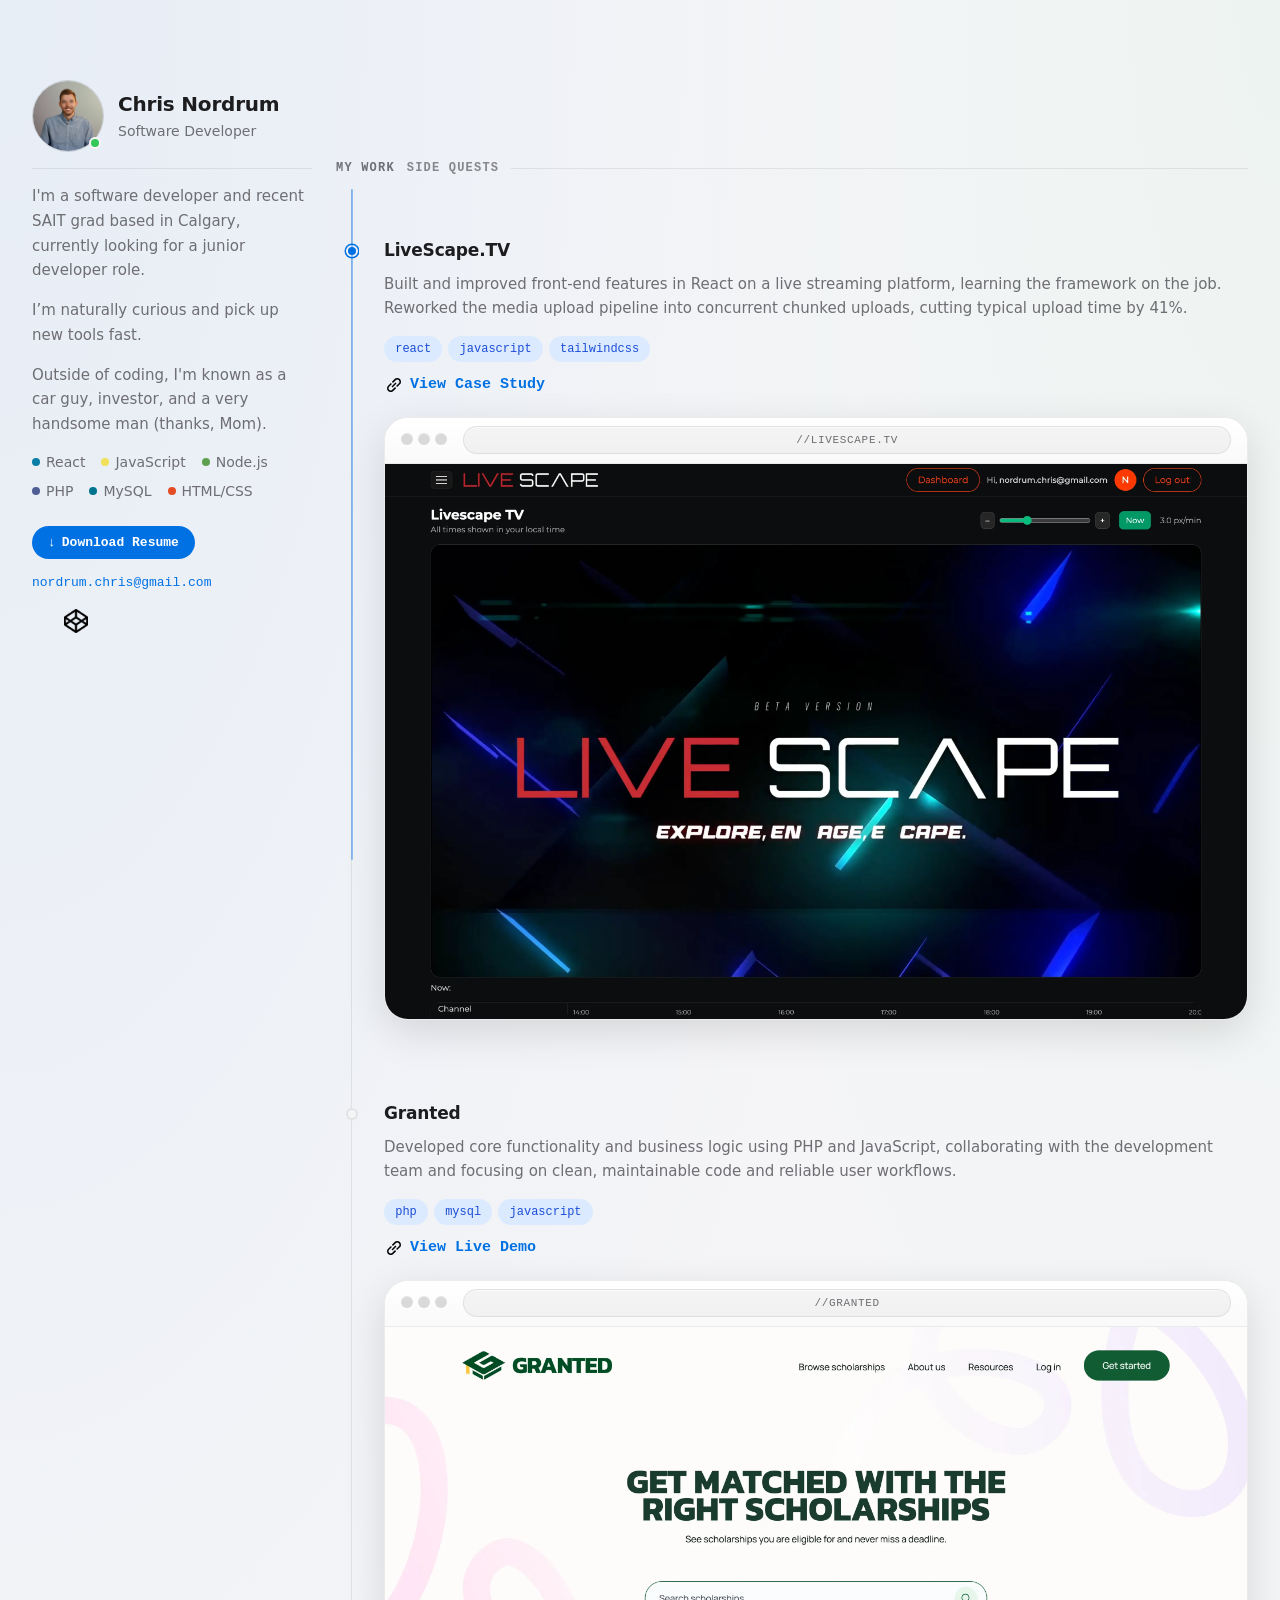
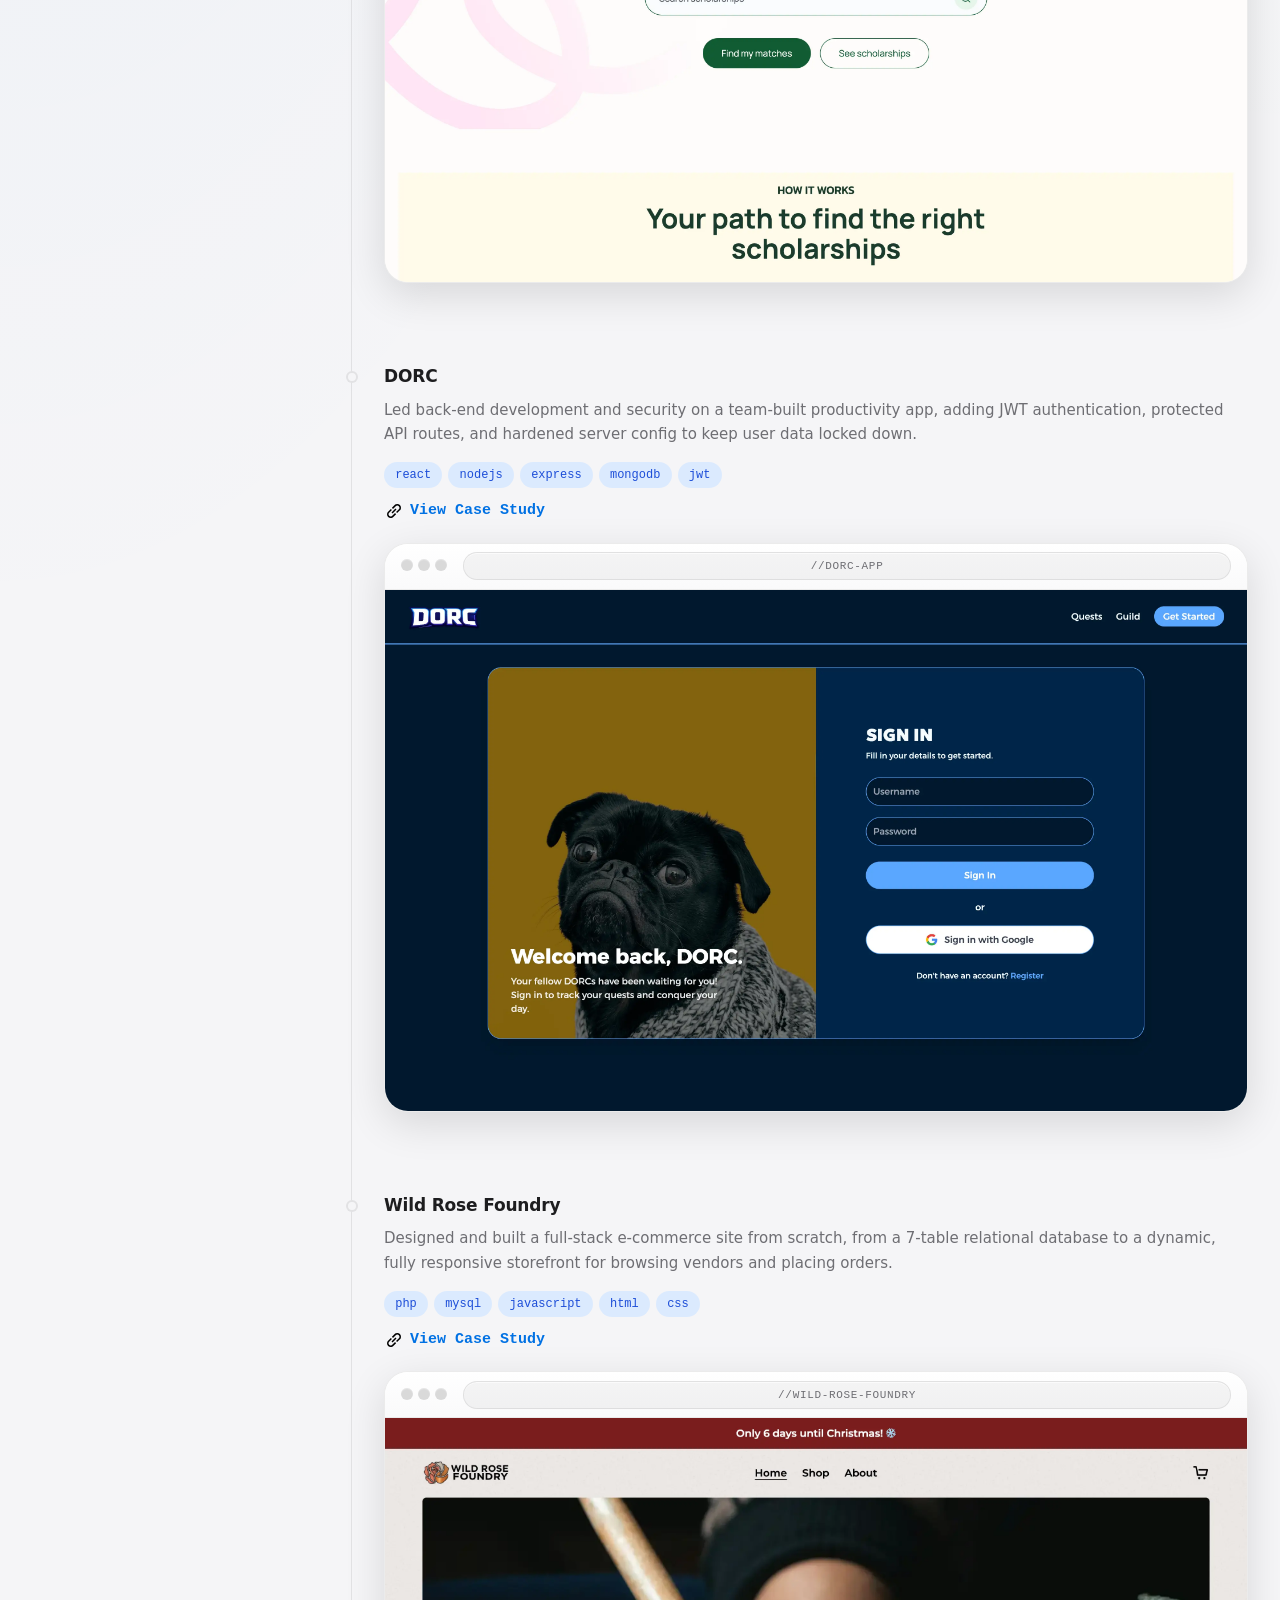
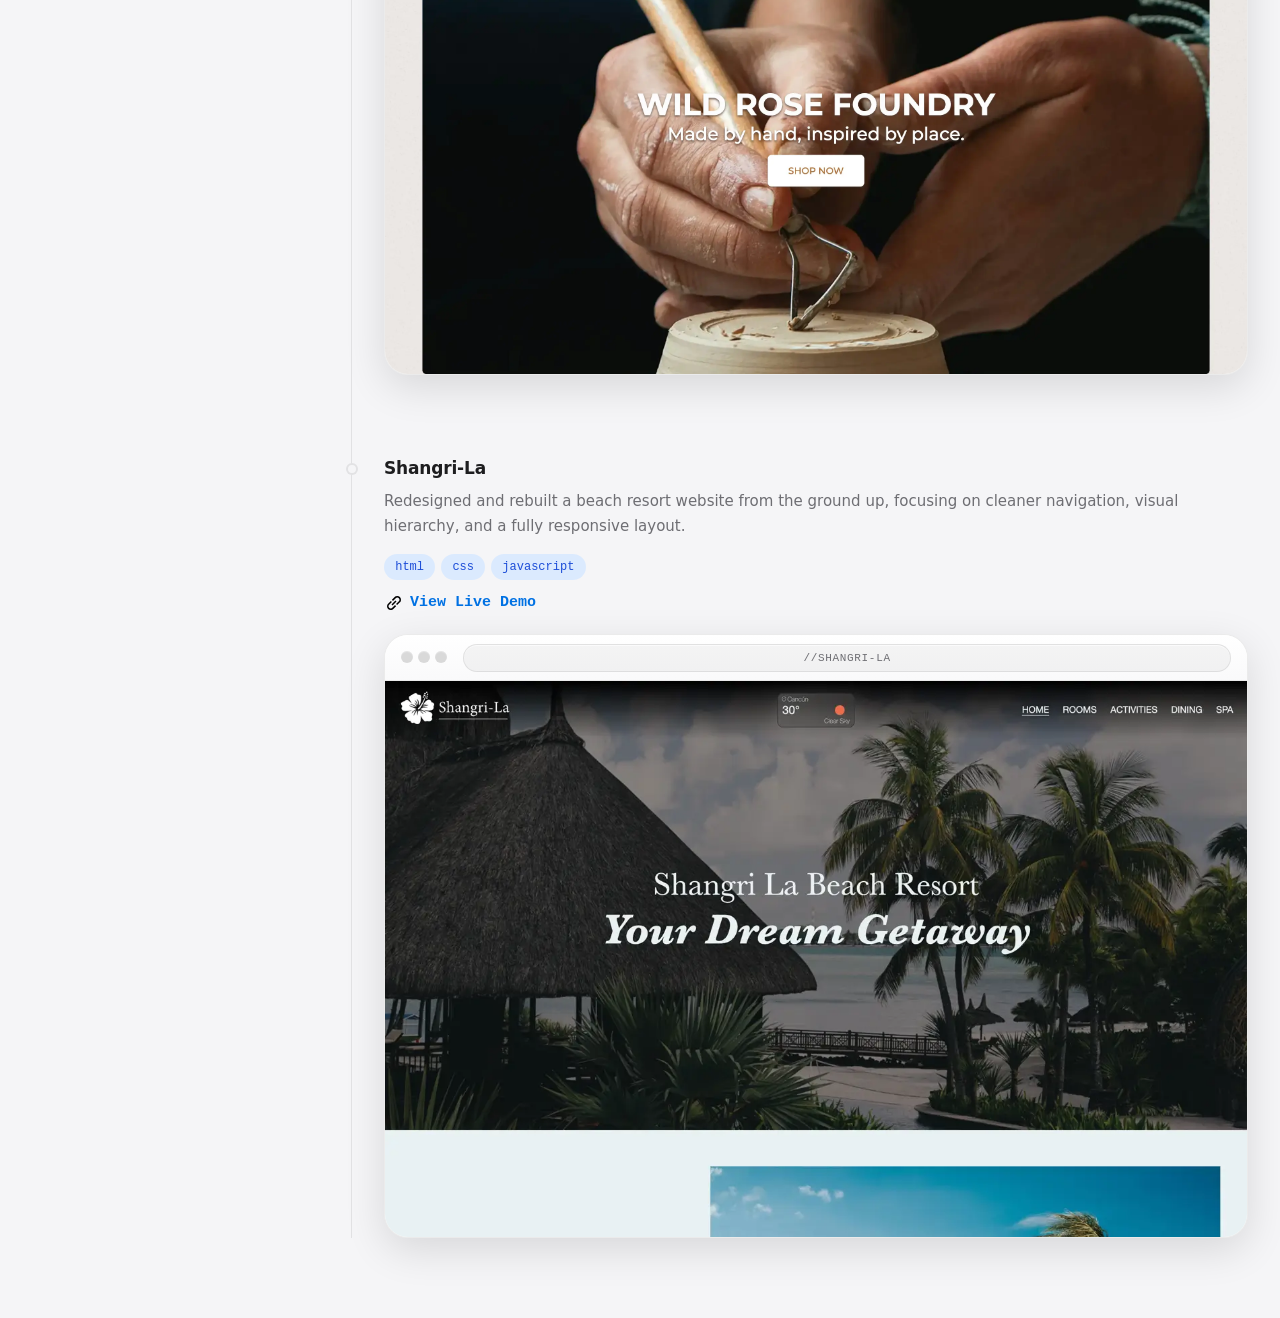
==== index.html @ f0f0a27d "fix(a11y): label slider, dedupe card links, fix heading order" ====
<!DOCTYPE html>
<html lang="en">
<head>
    <meta charset="UTF-8">
    <meta name="viewport" content="width=device-width, initial-scale=1.0">
    <title>Chris Nordrum | Software Developer</title>

    <meta name="description" content="Chris Nordrum — Software developer and SAIT grad in Calgary, building with React, JavaScript, PHP and MySQL. Looking for a junior developer role.">
    <link rel="canonical" href="https://chrisnordrum.com/">

    <meta property="og:type" content="website">
    <meta property="og:title" content="Chris Nordrum | Software Developer">
    <meta property="og:description" content="Chris Nordrum — Software developer and SAIT grad in Calgary, building with React, JavaScript, PHP and MySQL. Looking for a junior developer role.">
    <meta property="og:url" content="https://chrisnordrum.com/">
    <meta property="og:image" content="https://chrisnordrum.com/images/og-image.png">

    <meta name="twitter:card" content="summary_large_image">
    <meta name="twitter:image" content="https://chrisnordrum.com/images/og-image.png">

    <script type="application/ld+json">
    {
        "@context": "https://schema.org",
        "@type": "Person",
        "name": "Chris Nordrum",
        "jobTitle": "Software Developer",
        "url": "https://chrisnordrum.com/",
        "image": "https://chrisnordrum.com/images/og-image.png",
        "email": "nordrum.chris@gmail.com",
        "address": {
            "@type": "PostalAddress",
            "addressLocality": "Calgary",
            "addressRegion": "AB",
            "addressCountry": "CA"
        },
        "alumniOf": {
            "@type": "CollegeOrUniversity",
            "name": "SAIT (Southern Alberta Institute of Technology)"
        },
        "knowsAbout": ["React", "JavaScript", "Node.js", "PHP", "MySQL", "Web Development"],
        "sameAs": [
            "https://github.com/chrisnordrum",
            "https://www.linkedin.com/in/chris-nordrum/",
            "https://codepen.io/chrisnordrum"
        ]
    }
    </script>

    <link rel="icon" href="images/favicon.ico" type="image/x-icon">
    <link rel="preload" href="fonts/InterVariable.woff2" as="font" type="font/woff2" crossorigin>
    <link rel="preload" href="fonts/GeistMonoVariable.woff2" as="font" type="font/woff2" crossorigin>
    <link rel="stylesheet" href="styles.css">
</head>

<body>
    <header>
        <div class="brand">
            <div class="avatar">
                <img src="images/chris-nordrum-profile.webp" alt="Chris Nordrum smiling in a light blue button-up shirt" width="600" height="600">
            </div>
            <div>
                <h1>Chris Nordrum</h1>
                <span>Software Developer</span>
            </div>
        </div>

        <p>I'm a software developer and recent SAIT grad based in Calgary, currently looking for a junior developer role.</p>
        <p>I’m naturally curious and pick up new tools fast.</p>
        <p>Outside of coding, I'm known as a car guy, investor, and a very handsome man (thanks, Mom).</p>

        <ul class="languages skills">
            <li class="react">React</li>
            <li class="javascript">JavaScript</li>
            <li class="node">Node.js</li>
            <li class="php">PHP</li>
            <li class="mysql">MySQL</li>
            <li class="html">HTML/CSS</li>
        </ul>

        <ul class="contact-links">
            <li><a href="chris-nordrum-resume.pdf" class="resume-link" download>Download Resume</a></li>
            <li><a href="mailto:nordrum.chris@gmail.com" class="link">nordrum.chris@gmail.com</a></li>
        </ul>

        <ul class="socials">
            <li>
                <a href="https://github.com/chrisnordrum" target="_blank" rel="noopener noreferrer" aria-label="GitHub profile">
                    <img src="images/icons/GitHub_Invertocat_Black.png" alt="" class="github">
                </a>
            </li>
            <li>
                <a href="https://www.linkedin.com/in/chris-nordrum/" target="_blank" rel="noopener noreferrer" aria-label="LinkedIn profile">
                    <img src="images/icons/InBug-Black.png" alt="" class="linkedin">
                </a>
            </li>
            <li>
                <a href="https://codepen.io/chrisnordrum" target="_blank" rel="noopener noreferrer" aria-label="Codepen profile">
                    <img src="images/icons/codepen-logo-black.png" alt="" class="codepen">
                </a>
            </li>
            <li>
                <a href="https://www.instagram.com/chrishnordrum" target="_blank" rel="noopener noreferrer" aria-label="Instagram profile">
                    <img src="images/icons/Instagram_Glyph_Black.png" alt="" class="instagram">
                </a>
            </li>
        </ul>
    </header>
    <main>
        <div class="tabs">
            <button data-timeline="work" class="active">My Work</button>
            <button data-timeline="quests">Side Quests</button>
        </div>

        <div class="timeline timeline-work">
            <h2 class="visually-hidden">My Work</h2>
            <section>
                <h3>LiveScape.TV</h3>
                <p>Built and improved front-end features in React on a live streaming platform, learning the framework on the job. Reworked the media upload pipeline into concurrent chunked uploads, cutting typical upload time by 41%.</p>

                <ul class="topics">
                    <li>react</li>
                    <li>javascript</li>
                    <li>tailwindcss</li>
                </ul>

                <a href="livescape.html" class="link project-link">View Case Study</a>
                <a href="livescape.html" class="browser-window" tabindex="-1" aria-hidden="true">
                    <div class="title-bar">
                        <div class="browser-dots">
                            <span></span>
                            <span></span>
                            <span></span>
                        </div>
                        <span class="url">//livescape.tv</span>
                    </div>
                    <picture>
                        <source srcset="images/my-work/livescape-mobile.webp" media="(max-width: 720px)" width="780" height="1688">
                        <img src="images/my-work/livescape-screenshot.webp" alt="LiveScape screenshot" width="3024" height="1949" loading="lazy">
                    </picture>
                </a>
            </section>

            <section>
                <h3>Granted</h3>
                <p>Developed core functionality and business logic using PHP and JavaScript, collaborating with the development team and focusing on clean, maintainable code and reliable user workflows.</p>

                <ul class="topics">
                    <li>php</li>
                    <li>mysql</li>
                    <li>javascript</li>
                </ul>

                <a href="./demos/granted/" target="_blank" rel="noopener noreferrer" class="link project-link">View Live Demo</a>
                <a href="./demos/granted/" target="_blank" rel="noopener noreferrer" class="browser-window" tabindex="-1" aria-hidden="true">
                    <div class="title-bar">
                        <div class="browser-dots">
                            <span></span>
                            <span></span>
                            <span></span>
                        </div>
                        <span class="url">//granted</span>
                    </div>
                    <picture>
                        <source srcset="images/my-work/granted-mobile.webp" media="(max-width: 720px)" width="780" height="1688">
                        <img src="images/my-work/granted-screenshot.webp" alt="Granted screenshot" width="3022" height="1948" loading="lazy">
                    </picture>
                </a>
            </section>

            <section>
                <h3>DORC</h3>
                <p>Led back-end development and security on a team-built productivity app, adding JWT authentication, protected API routes, and hardened server config to keep user data locked down.</p>

                <ul class="topics">
                    <li>react</li>
                    <li>nodejs</li>
                    <li>express</li>
                    <li>mongodb</li>
                    <li>jwt</li>
                </ul>

                <a href="dorc.html" class="link project-link">View Case Study</a>
                <a href="dorc.html" class="browser-window" tabindex="-1" aria-hidden="true">
                    <div class="title-bar">
                        <div class="browser-dots">
                            <span></span>
                            <span></span>
                            <span></span>
                        </div>
                        <span class="url">//dorc-app</span>
                    </div>
                    <picture>
                        <source srcset="images/my-work/dorc-mobile.webp" media="(max-width: 720px)" width="646" height="1559">
                        <img src="images/my-work/dorc-screenshot.webp" alt="DORC screenshot" width="3024" height="1828" loading="lazy">
                    </picture>
                </a>
            </section>

            <section>
                <h3>Wild Rose Foundry</h3>
                <p>Designed and built a full-stack e-commerce site from scratch, from a 7-table relational database to a dynamic, fully responsive storefront for browsing vendors and placing orders.</p>

                <ul class="topics">
                    <li>php</li>
                    <li>mysql</li>
                    <li>javascript</li>
                    <li>html</li>
                    <li>css</li>
                </ul>

                <a href="wildrose.html" class="link project-link">View Case Study</a>
                <a href="wildrose.html" class="browser-window" tabindex="-1" aria-hidden="true">
                    <div class="title-bar">
                        <div class="browser-dots">
                            <span></span>
                            <span></span>
                            <span></span>
                        </div>
                        <span class="url">//wild-rose-foundry</span>
                    </div>
                    <picture>
                        <source srcset="images/my-work/wildrose-foundry-mobile.webp" media="(max-width: 720px)" width="780" height="1688">
                        <img src="images/my-work/wildrose-foundry-screenshot.webp" alt="Wild Rose Foundry screenshot" width="2696" height="1738" loading="lazy">
                    </picture>
                </a>
            </section>

            <section>
                <h3>Shangri-La</h3>
                <p>Redesigned and rebuilt a beach resort website from the ground up, focusing on cleaner navigation, visual hierarchy, and a fully responsive layout.</p>

                <ul class="topics">
                    <li>html</li>
                    <li>css</li>
                    <li>javascript</li>
                </ul>

                <a href="https://chrisnordrum.github.io/shangri-la/" target="_blank" rel="noopener noreferrer" class="link project-link">View Live Demo</a>
                <a href="https://chrisnordrum.github.io/shangri-la/" target="_blank" rel="noopener noreferrer" class="browser-window" tabindex="-1" aria-hidden="true">
                    <div class="title-bar">
                        <div class="browser-dots">
                            <span></span>
                            <span></span>
                            <span></span>
                        </div>
                        <span class="url">//shangri-la</span>
                    </div>
                    <picture>
                        <source srcset="images/my-work/shangri-la-mobile.webp" media="(max-width: 720px)" width="640" height="1385">
                        <img src="images/my-work/shangri-la-screenshot.webp" alt="Shangri La screenshot" width="1280" height="825" loading="lazy">
                    </picture>
                </a>
            </section>
        </div>

        <div class="timeline timeline-quests" hidden>
            <h2 class="visually-hidden">Side Quests</h2>
            <section>
                <h3>Top Gear Tire Shine</h3>
                <p><p>A design side project: I made the product label for Top Gear Car Wash's 10th-anniversary tire shine, which they printed on 500 bottles and gave away.</p></p>
                <a href="https://www.linkedin.com/posts/chris-nordrum_just-wrapped-up-a-clean-label-for-top-gear-ugcPost-7360166339879079936-YtYw?utm_source=social_share_send&utm_medium=member_desktop_web&rcm=ACoAAElnWsUBQQCqXVE8T3gcu7fynhjiOlGAr_Q" target="_blank" rel="noopener noreferrer" class="social-post">
                    <div class="post-header">
                        <div class="post-avatar"></div>
                        <div class="post-meta">
                            <span class="post-author">Chris Nordrum</span>
                            <time datetime="2025-08-09" class="post-date">August 9, 2025</time>
                        </div>
                    </div>
                    <p>Just wrapped up a clean label for Top Gear Car Wash’s 10th anniversary. 500 bottles printed and given away for free to celebrate a decade of keeping rides shining.</p>
                    <p>Nothing like seeing your work in the real world</p>
                    <div class="post-grid grid-2">
                        <img src="images/side-quests/tire-shine-1.jpeg" alt="Tire Shine bottle from Top Gear Car Wash. Label designed by Chris Nordrum." loading="lazy">
                        <img src="images/side-quests/tire-shine-2.jpeg" alt="Tire Shine bottle from Top Gear Car Wash. Label designed by Chris Nordrum." loading="lazy">
                    </div>
                </a>
            </section>

            <section>
                <h3>Krown Edge</h3>
                <p>Krown Edge was an online store my buddy and I started, selling mechanical watches and knives. I designed and built the storefront, which is what got me into web development in the first place.</p>
                <a href="https://www.facebook.com/share/p/19SuGb6HGm/" target="_blank" rel="noopener noreferrer" class="social-post">
                    <div class="post-header">
                        <div class="post-avatar"></div>
                        <div class="post-meta">
                            <span class="post-author">Krown Edge</span>
                            <time datetime="2023-03-12" class="post-date">March 12, 2023</time>
                        </div>
                    </div>
                    <p>Welcome to Krown Edge! We hope to serve you with the most curated collection of Watches & Knives. Come & join us on our adventure of finding some of the most unique EDC tools!</p>
                    <p>⌚️ Red Star ST5 - $279.00!</p>
                    <p>🗡️ CIVIVI Altus - $135.00!</p>
                    <img src="images/side-quests/krown-edge.jpg" alt="Krown Edge online store" loading="lazy">
                </a>
            </section>

            <section>
                <h3>1997 Mazda Miata</h3>
                <p>My 1997 Mazda Miata, and my first real "build." I turbocharged it myself long before I wrote any code.</p>
                <a href="https://www.facebook.com/share/p/1FeSmppwZc/" target="_blank" rel="noopener noreferrer" class="social-post">
                    <div class="post-header">
                        <div class="post-avatar"></div>
                        <div class="post-meta">
                            <span class="post-author">Chris Nordrum</span>
                            <time datetime="2017-07-26" class="post-date">July 26, 2017</time>
                        </div>
                    </div>
                    <p>Officially turbo</p>
                    <div class="post-grid grid-3">
                        <img src="images/side-quests/miata-1.jpg" alt="Turbocharged 1997 Mazda Miata Speedster" class="span-3" loading="lazy">
                        <img src="images/side-quests/miata-2.jpg" alt="Turbocharged 1997 Mazda Miata Speedster" class="ratio-square" loading="lazy">
                        <img src="images/side-quests/miata-3.jpg" alt="Turbocharged 1997 Mazda Miata Speedster" class="ratio-square" loading="lazy">
                        <img src="images/side-quests/miata-4.jpg" alt="Turbocharged 1997 Mazda Miata Speedster" class="ratio-square" loading="lazy">
                    </div>
                </a>
            </section>
        </div>
    </main>
    <script src="script.js"></script>
</body>
</html>
---- styles.css ----
@font-face {
    font-family: "Inter";
    font-weight: 100 900;
    font-display: swap;
    src: url(fonts/InterVariable.woff2) format("woff2");
}
@font-face {
    font-family: "Geist Mono";
    font-weight: 100 900;
    font-display: swap;
    src: url(fonts/GeistMonoVariable.woff2) format("woff2");
}

@keyframes fadeIn {
    from {
        opacity: 0;
        transform: translateY(10px);
    }
    to {
        opacity: 1;
        transform: translate(0);
    }
}

:root {
    --bg-color: #f5f5f7;
    --card-color: #fff;
    --primary-text-color: #1d1d1f;
    --secondary-text-color: #6e6e73;
    --muted-text-color: #86868b;
    --accent-color: #0071e3;
    --side-quest-color: #ea580c;
    --border-color: rgba(0, 0, 0, 0.08);
    --dark-border-color: rgba(0, 0, 0, 0.14);
    --badge-web-bg-color: #dbeafe;
    --badge-web-text-color: #1d4ed8;
    --shadow-sm: 0 1px 3px rgba(0, 0, 0, 0.06);
    --shadow-md: 0 4px 20px rgba(0, 0, 0, 0.08);
    --shadow-lg: 0 12px 40px rgba(0, 0, 0, 0.12);

    --border: 1px solid var(--border-color);
    --mono: 'Geist Mono', 'Courier New', Courier, monospace;
}

@media screen and (prefers-color-scheme: dark) {
    :root {
        --bg-color: #0d1117;
        --card-color: #161b22;
        --primary-text-color: #e6edf3;
        --secondary-text-color: #8b949e;
        --muted-text-color: #6e7681;
        --accent-color: #58a6ff;
        --side-quest-color: #fb923c;
        --border-color: rgba(255, 255, 255, 0.08);
        --dark-border-color: rgba(255, 255, 255, 0.15);
        --badge-web-bg-color: #1a3a5c;
        --badge-web-text-color: #79b8ff;
        --shadow-sm: 0 1px 3px rgba(0, 0, 0, 0.3);
        --shadow-md: 0 4px 20px rgba(0, 0, 0, 0.4);
        --shadow-lg: 0 12px 40px rgba(0, 0, 0, 0.5);
    }
}

/* || General Styles */

*, *::before, *::after { box-sizing: border-box; }
html { scroll-behavior: smooth; }

body {
    display: grid;
    animation: fadeIn 0.7s ease;
    margin: 0 auto;
    max-width: fit-content;
    padding: 2rem;
    background-color: var(--bg-color);
    background-image:
        radial-gradient(ellipse 70% 50% at 0% 0%, rgba(0, 113, 227, 0.06), transparent),
        radial-gradient(ellipse 50% 40% at 100% 0%, rgba(52, 199, 89, 0.04), transparent);
    line-height: 1.5;
    font-family: Inter, ui-sans-serif, system-ui, -apple-system, BlinkMacSystemFont, "Segoe UI", sans-serif;
    color: var(--primary-text-color);
}

main { max-width: 100ch; }

img, video {
    display: block;
    max-width: 100%;
    height: auto;
}

p { color: var(--secondary-text-color); }

a {
    text-decoration: none;
    color: inherit;
}

.link {
    font-size: 0.8125rem;
    font-family: var(--mono);
    color: var(--accent-color);
}
.link:hover { text-decoration: underline; }

a:focus-visible {
    outline: 2px solid var(--accent-color);
    outline-offset: 2px;
}

ul { margin-top: 0; }

.visually-hidden {
    position: absolute;
    width: 1px;
    height: 1px;
    margin: -1px;
    padding: 0;
    border: 0;
    clip-path: inset(50%);
    overflow: hidden;
    white-space: nowrap;
}

::selection {
    background: var(--accent-color);
    color: white;
}

/* || Profile Section */

.brand {
    display: flex;
    align-items: center;
    gap: 0.875rem;
    border-bottom: var(--border);
    padding-bottom: 1rem;
}

.avatar {
    position: relative;
    display: inline-block;
}

.avatar img {
    border: 1px solid var(--dark-border-color);
    border-radius: 50%;
    max-width: 4.5rem;
    max-height: 4.5rem;
}

.avatar::after {
    content: "";
    position: absolute;
    bottom: 0.1875rem;
    right: 0.1875rem;
    border: 2px solid var(--bg-color);
    border-radius: 50%;
    width: 0.75rem;
    height: 0.75rem;
    background-color: #34c759;
}

.brand h1 {
    margin: 0;
    font-size: 1.25rem;
    letter-spacing: -0.01em;
}

.brand span {
    font-size: 0.875rem;
    color: var(--secondary-text-color);
}

header > p {
    font-size: 0.9375rem;
    line-height: 1.65;
}

.skills {
    margin-top: 0.75rem;
}

.contact-links {
    display: flex;
    flex-wrap: wrap;
    align-items: center;
    gap: 0.625rem 1rem;
    margin-top: 1rem;
    padding-left: 0;
    list-style: none;
}

.resume-link {
    display: inline-flex;
    align-items: center;
    gap: 0.375rem;
    transition: background-color 0.15s, transform 0.15s;
    border-radius: 999px;
    padding: 0.4375rem 1rem;
    background-color: var(--accent-color);
    font-size: 0.8125rem;
    font-family: var(--mono);
    font-weight: 600;
    color: #fff;
}

.resume-link::before {
    content: "↓";
    font-weight: 400;
}

.resume-link:hover {
    transform: translateY(-1px);
    background-color: color-mix(in srgb, var(--accent-color) 85%, black);
}

.resume-link:active {
    transform: translateY(0);
}

.socials {
    display: flex;
    flex-wrap: wrap;
    align-items: center;
    gap: 1rem;
    margin-top: 0.75rem;
    padding-left: 0;
    list-style: none;
}

.socials img {
    transition: opacity 0.15s;
    max-width: 1.5rem;
}

.socials a:hover img { opacity: 0.65; }

/* || Timeline */

.timeline {
    position: relative;
    margin-top: 1rem;
    margin-left: 0.5rem;
    padding-left: 2rem;
}

.timeline::before {
    content: "";
    position: absolute;
    left: -1px;
    width: 1px;
    height: 100%;
    background-color: var(--border-color);
}

.timeline::after {
    content: "";
    position: absolute;
    top: 0;
    left: -1.5px;
    opacity: 0.4;
    transition: height 0.08s linear;
    border-radius: 999px;
    width: 2px;
    height: clamp(
        0px,
        calc((var(--scroll-progress, 0) * 100%) - 2.5rem),
        100%
    );
    background-color: var(--accent-color);
}

.timeline-quests::after { background-color: var(--side-quest-color);}

.tabs {
    display: flex;
    align-items: center;
    gap: 0.75rem;
    margin-bottom: 0.75rem;
    margin-left: -0.5rem;
}
.tabs::after {
    content: "";
    flex: 1;
    height: 1px;
    background-color: var(--border-color);
}
.tabs button {
    transition: color 0.15s;
    border: none;
    padding: 0;
    background: none;
    cursor: pointer;
    font-size: 0.75rem;
    line-height: 1.5;
    font-family: var(--mono);
    font-weight: 600;
    text-transform: uppercase;
    letter-spacing: 0.1em;
    color: var(--muted-text-color);
}
.tabs button:hover, .tabs button.active { color: var(--secondary-text-color); }

.timeline section {
    position: relative;
}

.timeline section:first-of-type {
    padding-top: 2rem;
    padding-bottom: 4rem;
}
.timeline section + section { padding-bottom: 4rem; }
.timeline section:last-of-type {
    margin-bottom: 3rem;
    padding-bottom: 0;
}

.timeline section.in-view h3::before {
    box-shadow: 0 0 0 1.5px var(--accent-color);
    border-color: var(--bg-color);
    background-color: var(--accent-color);
}
.timeline-quests section.in-view h3::before {
    box-shadow: 0 0 0 1.5px var(--side-quest-color);
    background-color: var(--side-quest-color);
}

.timeline h3 {
    position: relative;
    margin-bottom: 0.5rem;
    font-size: 1.0625rem;
    letter-spacing: -0.01em;
}

.timeline h3::before {
    content: "";
    position: absolute;
    top: 50%;
    left: calc(-2rem - 6.5px);
    transform: translateY(-50%);
    transition:
        box-shadow 0.3s ease,
        border-color 0.3s ease,
        background-color 0.3s ease;
    border: 2px solid var(--border-color);
    border-radius: 50%;
    width: 12px;
    height: 12px;
    background-color: var(--bg-color);
}

.timeline > section > p {
    margin-top: 0;
    font-size: 0.9375rem;
    line-height: 1.65;
}

.topics {
    display: flex;
    flex-wrap: wrap;
    gap: 0.375rem;
    margin: 0.75rem 0;
    padding-left: 0;
    list-style: none;
}

.topics li {
    border-radius: 999px;
    padding: 0.25rem 0.7rem;
    background-color: var(--badge-web-bg-color);
    font-size: 0.75rem;
    font-family: var(--mono);
    font-weight: 500;
    color: var(--badge-web-text-color);
}

.project-link {
    display: flex;
    align-items: center;
    gap: 0.375rem;
    margin-bottom: 1.25rem;
    font-size: 0.9375rem;
    font-weight: 600;
}
.project-link::before {
    content: url(images/icons/link.svg);
    display: inline;
    line-height: 0;
    vertical-align: middle;
}

/* || Browser Window */

/* Mobile */
.browser-window {
    position: relative;
    display: block;
    overflow: hidden;
    transition: transform 0.2s, box-shadow 0.2s;
    box-shadow: 0 20px 50px rgba(0,0,0,0.4);
    border: var(--border);
    border-radius: 1.75rem;
    max-width: 17.5rem;
    padding: 0.625rem;
    background-color: #1a1a1a;
}

.browser-window .title-bar { display: none; }

.browser-window img {
    border-radius: 1.25rem;
    object-fit: cover;
}

/* Desktop */
@media screen and (min-width:720px) {
    .browser-window {
        box-shadow: var(--shadow-lg);
        border: var(--border);
        border-radius: 1.5rem;
        max-width: 100%;
        padding: 0;
        background-color: var(--card-color);
    }

    .browser-window:hover { transform: translateY(-2px); }

    .browser-window .title-bar {
        display: flex;
        align-items: center;
        gap: 1rem;
        border-bottom: var(--border);
        min-height: 2.875rem;
        padding: 0 1rem;
        background: linear-gradient(180deg,
            var(--card-color) 0%,
            color-mix(in srgb, var(--card-color) 85%,
            var(--bg-color) 100%)
        );
    }

    .browser-dots span {
        display: inline-block;
        transition: background-color 0.2s;
        box-shadow: inset 0 1px 1px rgba(255,255,255,0.35);
        border-radius: 50%;
        width: 12px;
        height: 12px;
        background-color: var(--dark-border-color);
    }

    .browser-window:hover .browser-dots span:nth-child(1) {
        background-color: #ff5f57;
    }
    .browser-window:hover .browser-dots span:nth-child(2) {
        background-color: #febc2e;
    }
    .browser-window:hover .browser-dots span:nth-child(3) {
        background-color: #28c840;
    }

    .url {
        flex: 1;
        display: block;
        box-shadow: inset 0 1px 0 rgba(255,255,255,0.6);
        border: var(--border);
        border-radius: 999px;
        padding: 0.3125rem 0.75rem;
        font-size: 0.6875rem;
        font-family: var(--mono);
        text-align: center;
        text-transform: uppercase;
        letter-spacing: 0.06em;
        background: rgba(0, 0, 0, 0.04);
        color: var(--secondary-text-color);
    }

    .browser-window img { border-radius: 0; }
}

/* || Social Post */

.social-post {
    display: block;
    transition: transform 0.2s, box-shadow 0.2s;
    box-shadow: var(--shadow-sm);
    border: var(--border);
    border-radius: 1rem;
    max-width: 80%;
    padding: 1rem;
    background-color: var(--card-color);
}
.social-post:hover {
    transform: translateY(-1px);
    box-shadow: var(--shadow-md);
}

.post-header {
    display: flex;
    align-items: center;
    gap: 0.625rem;
}

.post-avatar {
    box-shadow: inset 0 1px 0 rgba(255, 255, 255, 0.5);
    border: 1px solid var(--dark-border-color);
    border-radius: 50%;
    width: 2.5rem;
    height: 2.5rem;
    background:
        radial-gradient(circle at 32% 30%, rgba(255,255,255,0.8), transparent 26%),
        linear-gradient(135deg, rgba(255,122,0,0.95), rgba(239,45,145,0.88) 55%, rgba(71,210,205,0.9));
}

.post-meta { line-height: 1.3; }

.post-meta .post-author {
    display: block;
    font-size: 0.875rem;
    color: var(--primary-text-color);
}
.post-meta .post-date {
    font-size: 0.78rem;
    font-family: var(--mono);
    color: var(--muted-text-color);
}

.social-post > p {
    font-size: 0.9375rem;
    line-height: 1.6;
}

.post-grid {
    display: grid;
    gap: 0.125rem;
}

.post-grid img {
    object-fit: cover;
}

.grid-2 { grid-template-columns: 1fr 1fr; }
.grid-3 { grid-template-columns: repeat(3, 1fr); }
.span-2 { grid-column: span 2; }
.span-3 { grid-column: span 3; }
.ratio-wide   { aspect-ratio: 4 / 3; }
.ratio-square { aspect-ratio: 1 / 1; }

/* || Case Studies */

/* Breadcrumbs */
.breadcrumbs {
    grid-column: 1 / -1;
    display: flex;
    justify-content: center;
    align-items: center;
    gap: 0.5rem;
    padding-bottom: 1rem;
    font-size: 0.9375rem;
}

.breadcrumbs a {
    display: flex;
    align-items: center;
    gap: 0.5rem;
    transition: color 0.15s;
    color: var(--secondary-text-color);
}
.breadcrumbs a:hover { color: var(--primary-text-color); }
.breadcrumbs a img {
    border: var(--border);
    border-radius: 50%;
    max-width: 1.625rem;
}

.breadcrumbs > span:last-child {
    font-weight: 500;
    color: var(--primary-text-color);
}

/* Markdown */
.case-study {
    box-shadow: var(--shadow-md);
    border: 1px solid var(--dark-border-color);
    border-radius: 1.25rem;
    max-width: 80ch;
    padding: 2rem;
    background: var(--card-color);
}

.case-study-header {
    display: block;
    margin: -2rem -2rem 1.75rem;
    border-bottom: var(--border);
    border-radius: 1.25rem 1.25rem 0 0;
    width: calc(100% + 4rem);
    padding: 0.625rem 1.5rem;
    background: color-mix(in srgb, var(--bg-color) 40%, var(--card-color));
    font-size: 0.8125rem;
    font-family: var(--mono);
    letter-spacing: 0.04em;
    color: var(--muted-text-color);
}

.case-study-header::before {
    content: url(images/icons/book.svg);
    display: inline;
    opacity: 0.5;
    margin-right: 0.5rem;
    line-height: 0;
    vertical-align: middle;
}

.case-study h1, .case-study h2 {
    border-bottom: var(--border);
    padding-bottom: 0.375rem;
}
.case-study h1 {
    margin-top: 0;
    font-size: 1.875rem;
    line-height: 1.2;
    letter-spacing: -0.02em;
}
.case-study h2 {
    margin-top: 2rem;
    font-size: 1.125rem;
    letter-spacing: -0.01em;
}
.case-study h3 {
    margin-top: 1.5rem;
    font-size: 1rem;
}

.case-study p, .case-study ul { line-height: 1.75; }

.case-study figure { margin: 1.5rem 0; }
.case-study figcaption {
    margin-top: 0.5rem;
    font-size: 0.8125rem;
    color: var(--muted-text-color);
}

.case-study blockquote {
    margin: 1.5rem 0;
    border-left: 3px solid var(--accent-color);
    padding: 0.25rem 0 0.25rem 1rem;
    color: var(--secondary-text-color);
}

.results {
    display: flex;
    flex-wrap: wrap;
    gap: 0.75rem;
    margin: 1.5rem 0;
    padding-left: 0;
    list-style: none;
}
.results li {
    flex: 1;
    border: var(--border);
    border-radius: 0.875rem;
    min-width: 9.375rem;
    padding: 1.25rem 1rem;
    background: color-mix(in srgb, var(--bg-color) 30%, var(--card-color));
    text-align: center;
}
.results strong {
    display: block;
    margin-bottom: 0.25rem;
    font-size: 1.5rem;
    font-weight: 700;
    letter-spacing: -0.02em;
    color: var(--primary-text-color);
}

/* Comparison Slider */
.comparison {
    position: relative;
    border: var(--border);
    width: 100%;
    aspect-ratio: 1.41 / 1;
}

.comparison-after {
    width: 100%;
    height: 100%;
    background: url(images/case-studies/wildrose-vendor.png) center / cover;
}

.comparison-before {
    position: absolute;
    top: 0;
    left: 0;
    width: 50%;
    height: 100%;
    background: url(images/case-studies/wildrose-wireframe.png) left / cover;
}

.slider {
    position: absolute;
    bottom: 0;
    left: 0;
    appearance: none;
    margin: 0;
    width: 100%;
    height: 0.25rem;
    background-color: rgba(255, 255, 255, 0.3);
    cursor: ew-resize;
}
.slider::-webkit-slider-thumb {
    appearance: none;
    box-shadow: 0 2px 6px rgba(0, 0, 0, 0.25);
    border: 2px solid rgba(0, 0, 0, 0.15);
    border-radius: 50%;
    width: 1.375rem;
    height: 1.375rem;
    background-color: #fff;
    cursor: ew-resize;
}

/* ASCII Block */
.ascii-block {
    margin: 1.5rem 0;
    border: var(--border);
    border-radius: 0.875rem;
    padding: 1.25rem;
    background-color: color-mix(in srgb, var(--bg-color) 30%, var(--card-color));
    text-align: center;
}
.ascii-block pre {
    margin: 0;
    font-size: 0.875rem;
    line-height: 1.5;
    font-family: var(--mono);
}

/* Code Block */
.code-block {
    overflow: hidden;
    margin: 0.75rem 0 1rem;
    border: var(--border);
    border-radius: 0.875rem;
    background-color: #f6f8fa;
}

.code-lang {
    display: block;
    border-bottom: var(--border);
    padding: 0.4375rem 1rem;
    background-color: var(--card-color);
    font-size: 0.75rem;
    font-family: var(--mono);
    letter-spacing: 0.08em;
    color: var(--muted-text-color);
}

.code-block pre {
    max-width: 100%;
    padding: 1rem 1.25rem;
    font-size: 0.8125rem;
    font-family: var(--mono);
    white-space: pre-wrap;
    word-wrap: break-word;
    overflow-wrap: anywhere;
    color: var(--primary-text-color);
}

/* Syntax highlighting */
.declarator { color: #C678DD; }
.operator   { color: #56B6C2; }
.const      { color: #E5C07B; }
.var        { color: #E16C75; }
.function   { color: #61AFEF; }
.string     { color: #98C379; }
.integer    { color: #D19966; }
.comment    { color: #7F848E; }

/* Inline code */
.case-study code {
    border-radius: 6px;
    padding: 0.15em 0.4em;
    background-color: color-mix(in srgb, var(--secondary-text-color) 15%, transparent);
    font-size: 0.875em;
    font-family: var(--mono);
}

/* DORC initials highlight */
.initial {
    font-weight: 700;
    color: var(--primary-text-color);
}

/* || Aside */

aside { padding: 1rem; }

aside h2 {
    margin-bottom: 0.625rem;
    border-bottom: var(--border);
    padding-bottom: 0.375rem;
    font-size: 0.75rem;
    font-family: var(--mono);
    font-weight: 500;
    text-transform: uppercase;
    letter-spacing: 0.1em;
    color: var(--muted-text-color);
}

aside p {
    margin-bottom: 1.5rem;
    font-size: 0.9375rem;
}

/* Releases */
.releases {
    display: flex;
    flex-direction: column;
    gap: 0.375rem;
    margin-bottom: 1.5rem;
    padding-left: 0;
    list-style: none;
}

.releases li {
    display: flex;
    align-items: center;
    gap: 0.375rem;
}

.releases li::before {
    content: url(images/icons/link.svg);
    display: inline;
    line-height: 0;
    vertical-align: middle;
}

/* Contributors */
.contributors {
    display: flex;
    flex-direction: column;
    gap: 0.625rem;
    margin-bottom: 1.5rem;
    padding-left: 0;
    list-style: none;
}

.contributors li {
    display: flex;
    align-items: center;
    gap: 0.5rem;
    font-size: 0.875rem;
    color: var(--secondary-text-color);
}

.contributors img {
    border: var(--border);
    border-radius: 50%;
    max-width: 1.75rem;
}

/* Languages */
.languages {
    display: flex;
    flex-wrap: wrap;
    gap: 0.5rem 1rem;
    margin-bottom: 1.5rem;
    padding-left: 0;
    list-style: none;
}

.languages li {
    display: flex;
    align-items: center;
    gap: 0.375rem;
    font-size: 0.875rem;
    color: var(--secondary-text-color);
}

.languages li::before {
    content: "";
    border-radius: 50%;
    width: 8px;
    height: 8px;
}

.php::before        { background-color: #4F5D95; }
.javascript::before { background-color: #F0E05A; }
.css::before        { background-color: #673399; }
.html::before       { background-color: #E34C25; }
.mysql::before      { background-color: #01758F; }
.react::before      { background-color: #0a7ea5; }
.tailwind::before   { background-color: #00bfff; }
.node::before       { background-color: #5fa04e; }
.express::before    { background-color: #888888; }
.mongodb::before    { background-color: #00ed64; }

/* || Media Queries */

@media screen and (min-width: 980px) {
    body {
        grid-template-columns: 17.5rem minmax(0, 1fr);
        gap: 2rem;
        padding-top: 5rem;
    }
    body.case-study-layout {
        grid-template-columns: minmax(0, 1fr) 18.75rem;
    }
    body > header {
        position: sticky;
        top: 5rem;
        height: fit-content;
    }
    .tabs { margin-top: calc(4.5rem + 1rem - 0.5625rem); }
    .timeline { margin-top: 0; }
    .breadcrumbs {
        justify-content: flex-start;
        border-bottom: var(--border);
    }
    aside { padding: 0; }
}

@media screen and (prefers-color-scheme: dark) {
    body {
        background-image:
            radial-gradient(ellipse 70% 50% at 0% 0%, rgba(88, 166, 255, 0.04), transparent),
            radial-gradient(ellipse 50% 40% at 100% 0%, rgba(87, 171, 90, 0.03), transparent);
    }

    .socials img { filter: invert(1) brightness(1.1); }

    .title-bar {
        background: linear-gradient(180deg, #1c2128, #161b22);
    }
    .url {
        box-shadow: none;
        background: rgba(255, 255, 255, 0.04);
    }

    .project-link::before { content: url(images/icons/link-white.svg); }
    .case-study-header::before { content: url(images/icons/book-white.svg); }
    .releases li::before { content: url(images/icons/link-white.svg); }

    .code-block { background-color: #161b22; }
    .code-lang {
        border-color: rgba(255, 255, 255, 0.08);
        background-color: #1c2128;
        color: #6A9955;
    }
    .code-block pre { color: #cdd9e5; }
}

@media (prefers-reduced-motion: reduce) {
    html { scroll-behavior: auto; }

    *, *::before, *::after {
        animation: none !important;
        transition: none !important;
    }
}
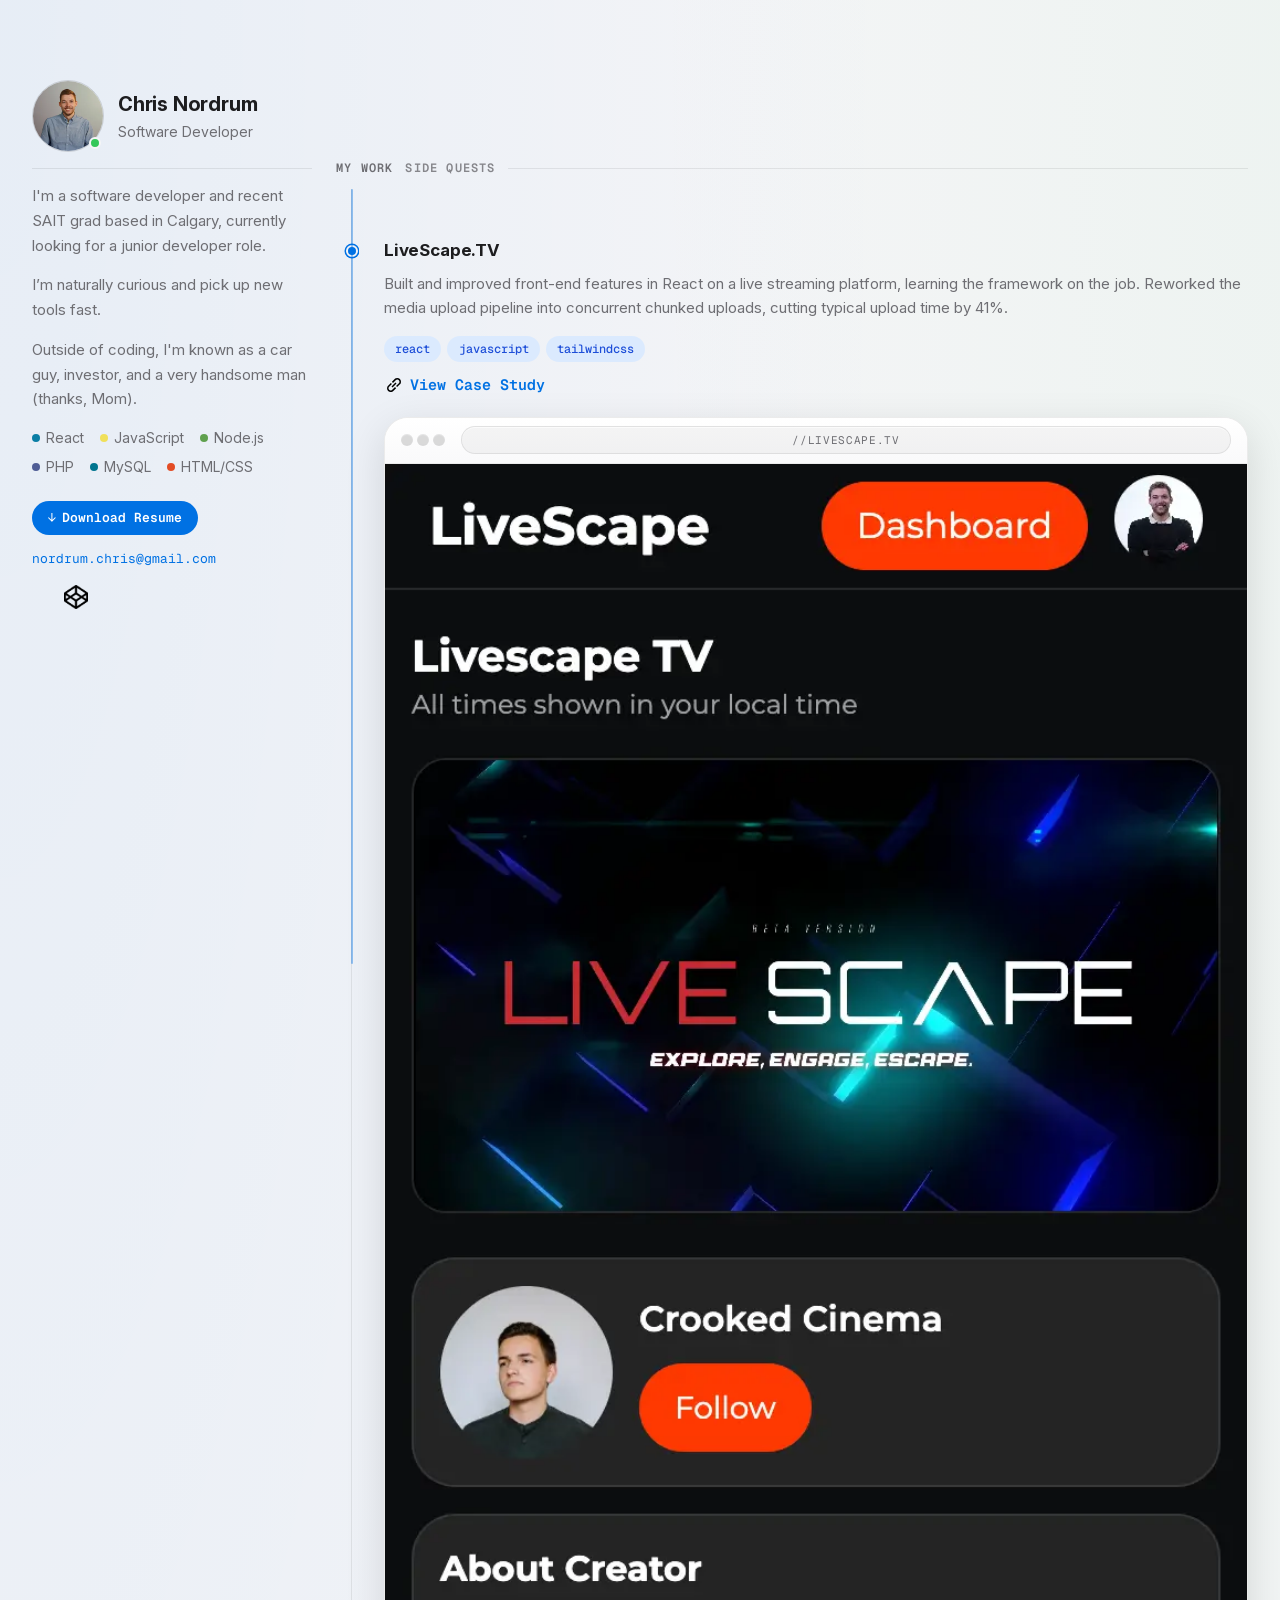
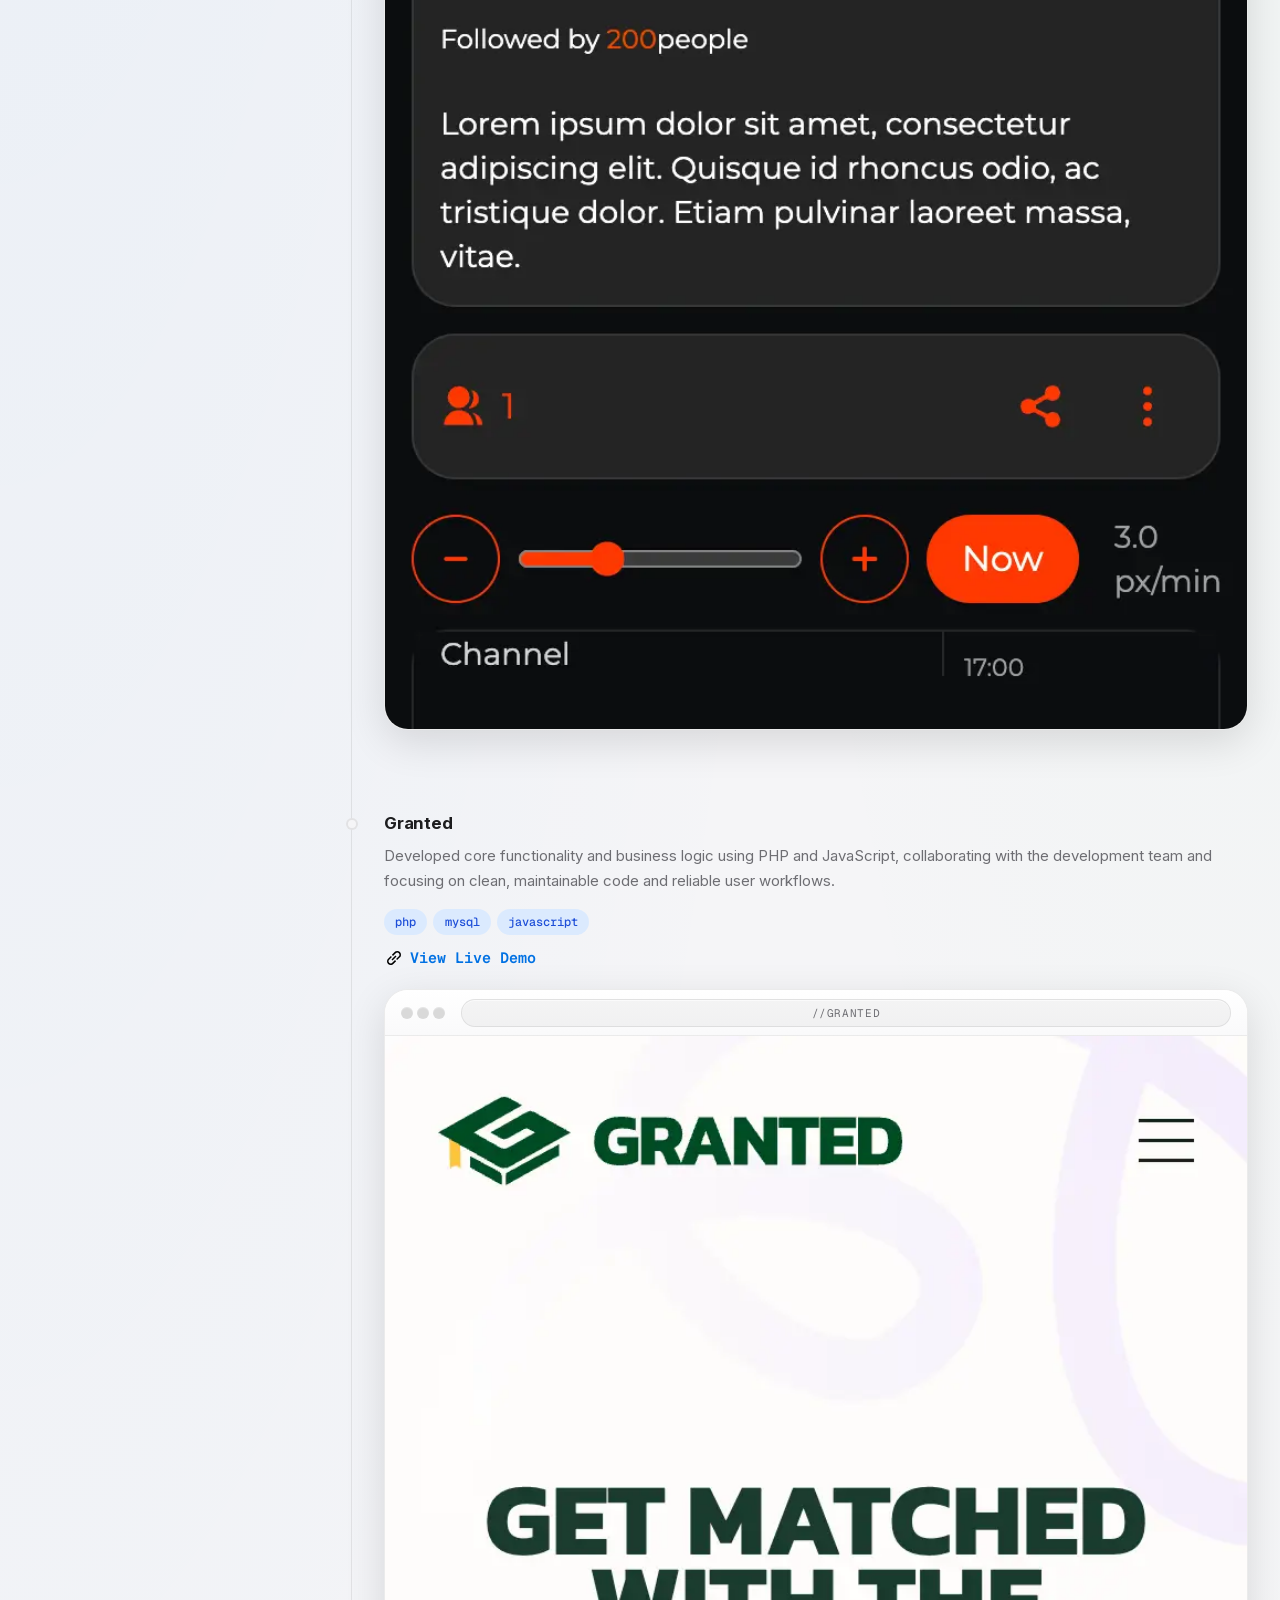
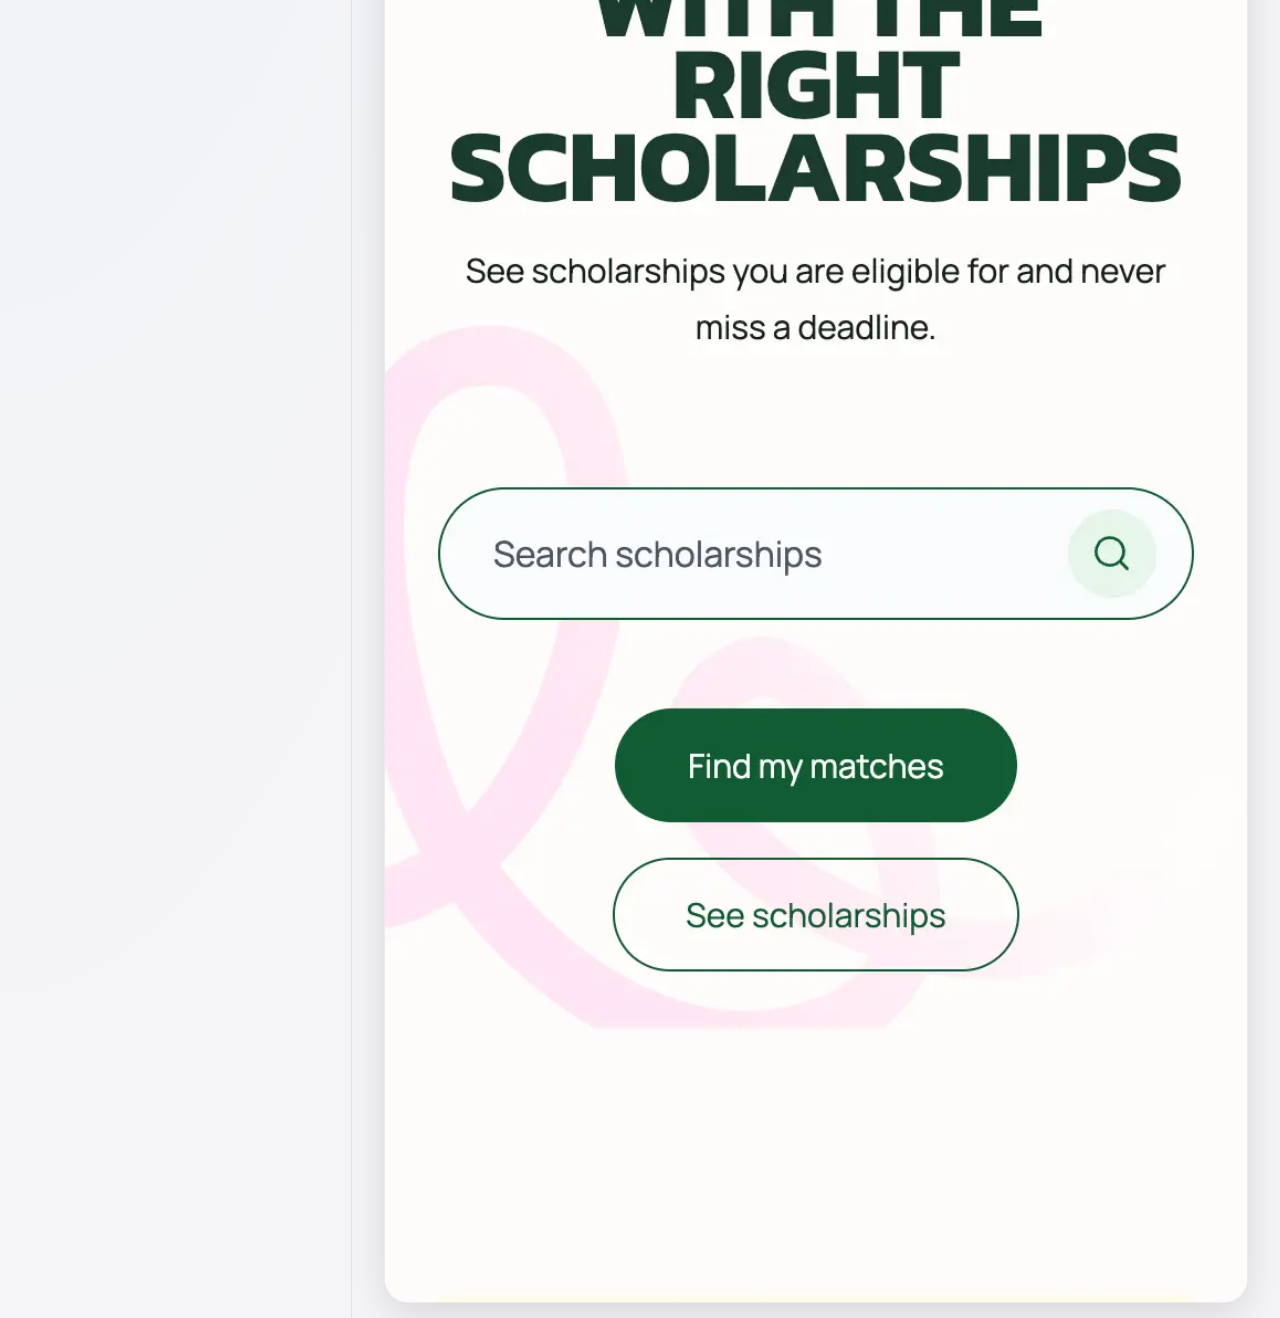
==== commit af5d25c6: "feat: clean URLs and 404 via htaccess" ====
--- a/index.html
+++ b/index.html
@@ -122,8 +122,8 @@
                     <li>tailwindcss</li>
                 </ul>
 
-                <a href="livescape.html" class="link project-link">View Case Study</a>
-                <a href="livescape.html" class="browser-window" tabindex="-1" aria-hidden="true">
+                <a href="livescape" class="link project-link">View Case Study</a>
+                <a href="livescape" class="browser-window" tabindex="-1" aria-hidden="true">
                     <div class="title-bar">
                         <div class="browser-dots">
                             <span></span>
@@ -178,8 +178,8 @@
                     <li>jwt</li>
                 </ul>
 
-                <a href="dorc.html" class="link project-link">View Case Study</a>
-                <a href="dorc.html" class="browser-window" tabindex="-1" aria-hidden="true">
+                <a href="dorc" class="link project-link">View Case Study</a>
+                <a href="dorc" class="browser-window" tabindex="-1" aria-hidden="true">
                     <div class="title-bar">
                         <div class="browser-dots">
                             <span></span>
@@ -207,8 +207,8 @@
                     <li>css</li>
                 </ul>
 
-                <a href="wildrose.html" class="link project-link">View Case Study</a>
-                <a href="wildrose.html" class="browser-window" tabindex="-1" aria-hidden="true">
+                <a href="wildrose" class="link project-link">View Case Study</a>
+                <a href="wildrose" class="browser-window" tabindex="-1" aria-hidden="true">
                     <div class="title-bar">
                         <div class="browser-dots">
                             <span></span>
--- a/styles.css
+++ b/styles.css
@@ -685,7 +685,7 @@
 .comparison-after {
     width: 100%;
     height: 100%;
-    background: url(images/case-studies/wildrose-vendor.png) center / cover;
+    background: url(images/case-studies/wildrose-vendor.webp) center / cover;
 }
 
 .comparison-before {
@@ -694,7 +694,7 @@
     left: 0;
     width: 50%;
     height: 100%;
-    background: url(images/case-studies/wildrose-wireframe.png) left / cover;
+    background: url(images/case-studies/wildrose-wireframe.webp) left / cover;
 }
 
 .slider {
@@ -895,6 +895,56 @@
 .express::before    { background-color: #888888; }
 .mongodb::before    { background-color: #00ed64; }
 
+/* || 404 Page */
+
+body.error-layout {
+    display: flex;
+    flex-direction: column;
+    align-items: center;
+    justify-content: center;
+    gap: 1.5rem;
+    min-height: 100vh;
+    max-width: 40rem;
+    text-align: center;
+}
+
+.error-code {
+    margin: 0;
+    font-size: clamp(6rem, 22vw, 11rem);
+    font-weight: 700;
+    line-height: 1;
+    letter-spacing: -0.04em;
+    background: linear-gradient(180deg, var(--primary-text-color), var(--muted-text-color));
+    -webkit-background-clip: text;
+    background-clip: text;
+    -webkit-text-fill-color: transparent;
+}
+
+.quip {
+    margin: 0;
+    font-size: 1.0625rem;
+    color: var(--secondary-text-color);
+}
+
+.home-btn {
+    display: inline-flex;
+    align-items: center;
+    gap: 0.4rem;
+    border-radius: 999px;
+    padding: 0.5rem 1.25rem;
+    background-color: var(--accent-color);
+    font-family: var(--mono);
+    font-size: 0.8125rem;
+    font-weight: 600;
+    color: #fff;
+    transition: background-color 0.15s, transform 0.15s;
+}
+
+.home-btn:hover {
+    transform: translateY(-1px);
+    background-color: color-mix(in srgb, var(--accent-color) 85%, black);
+}
+
 /* || Media Queries */
 
 @media screen and (min-width: 980px) {
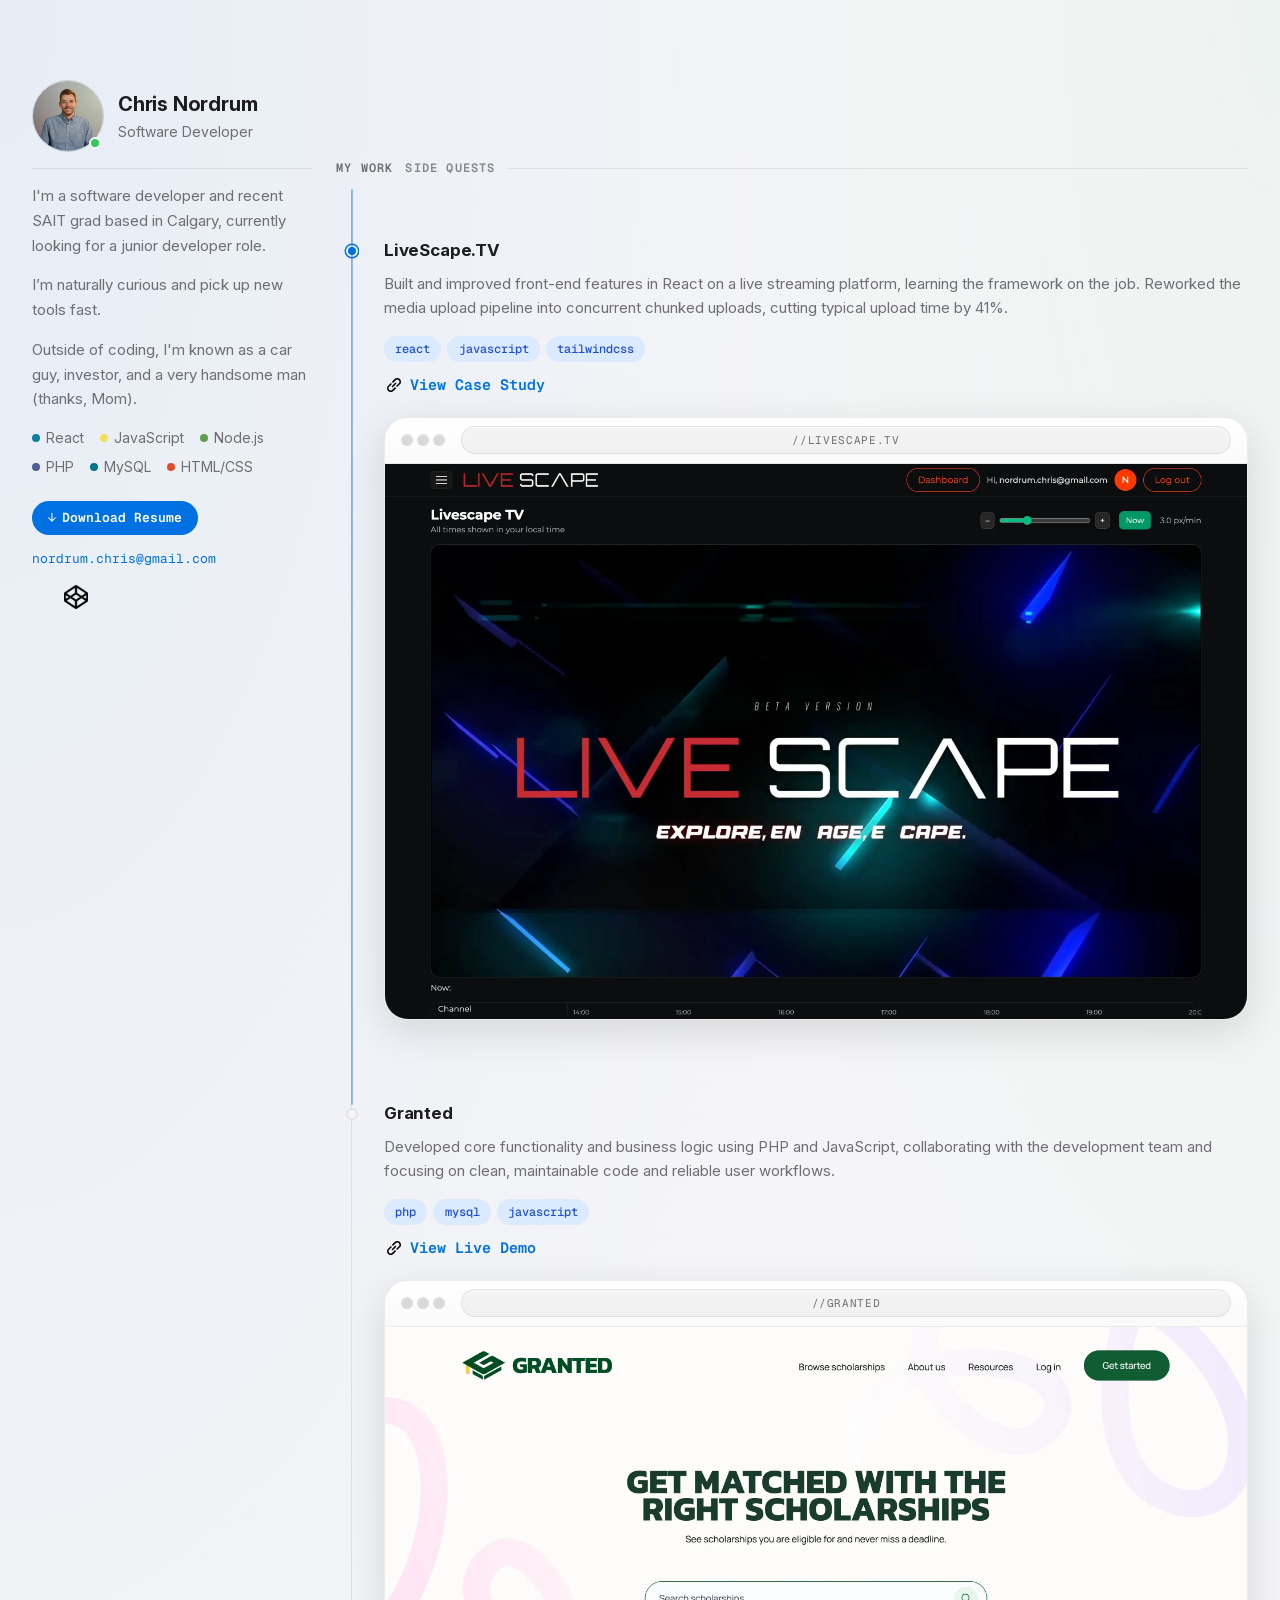
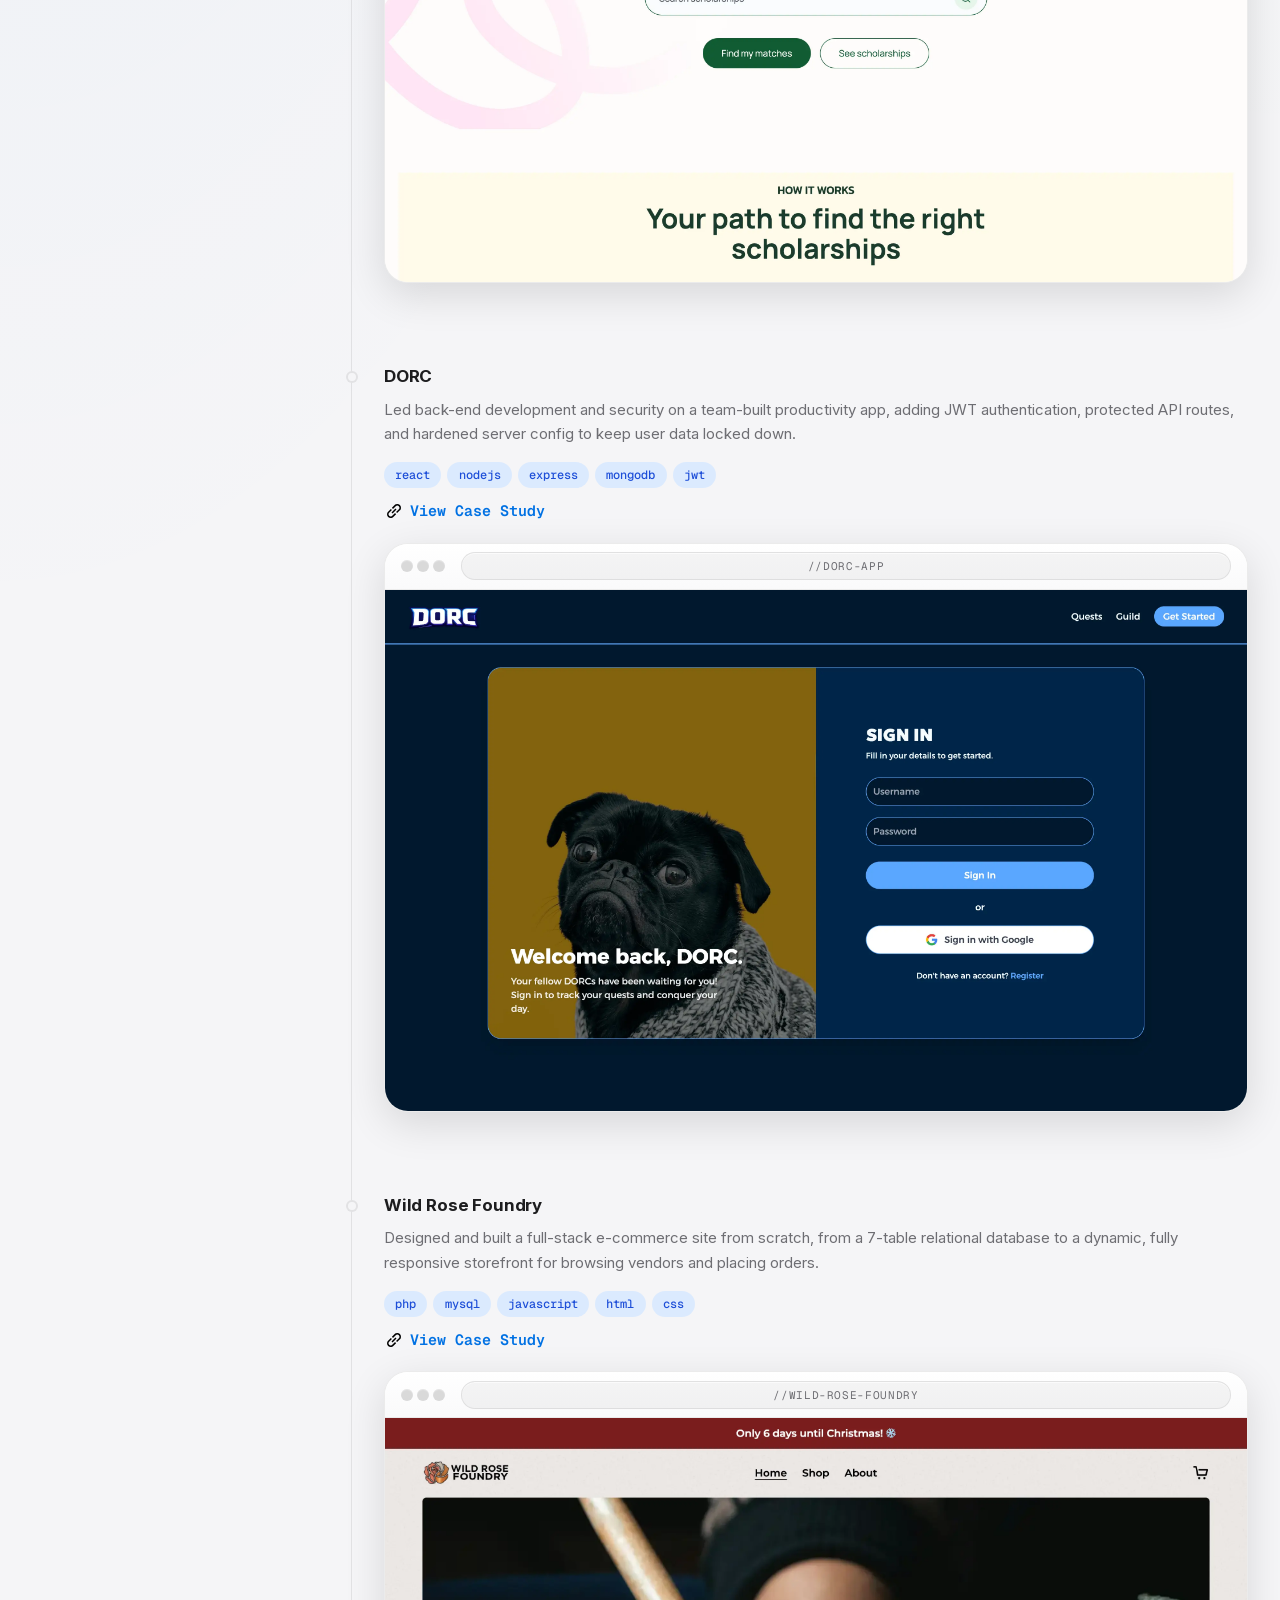
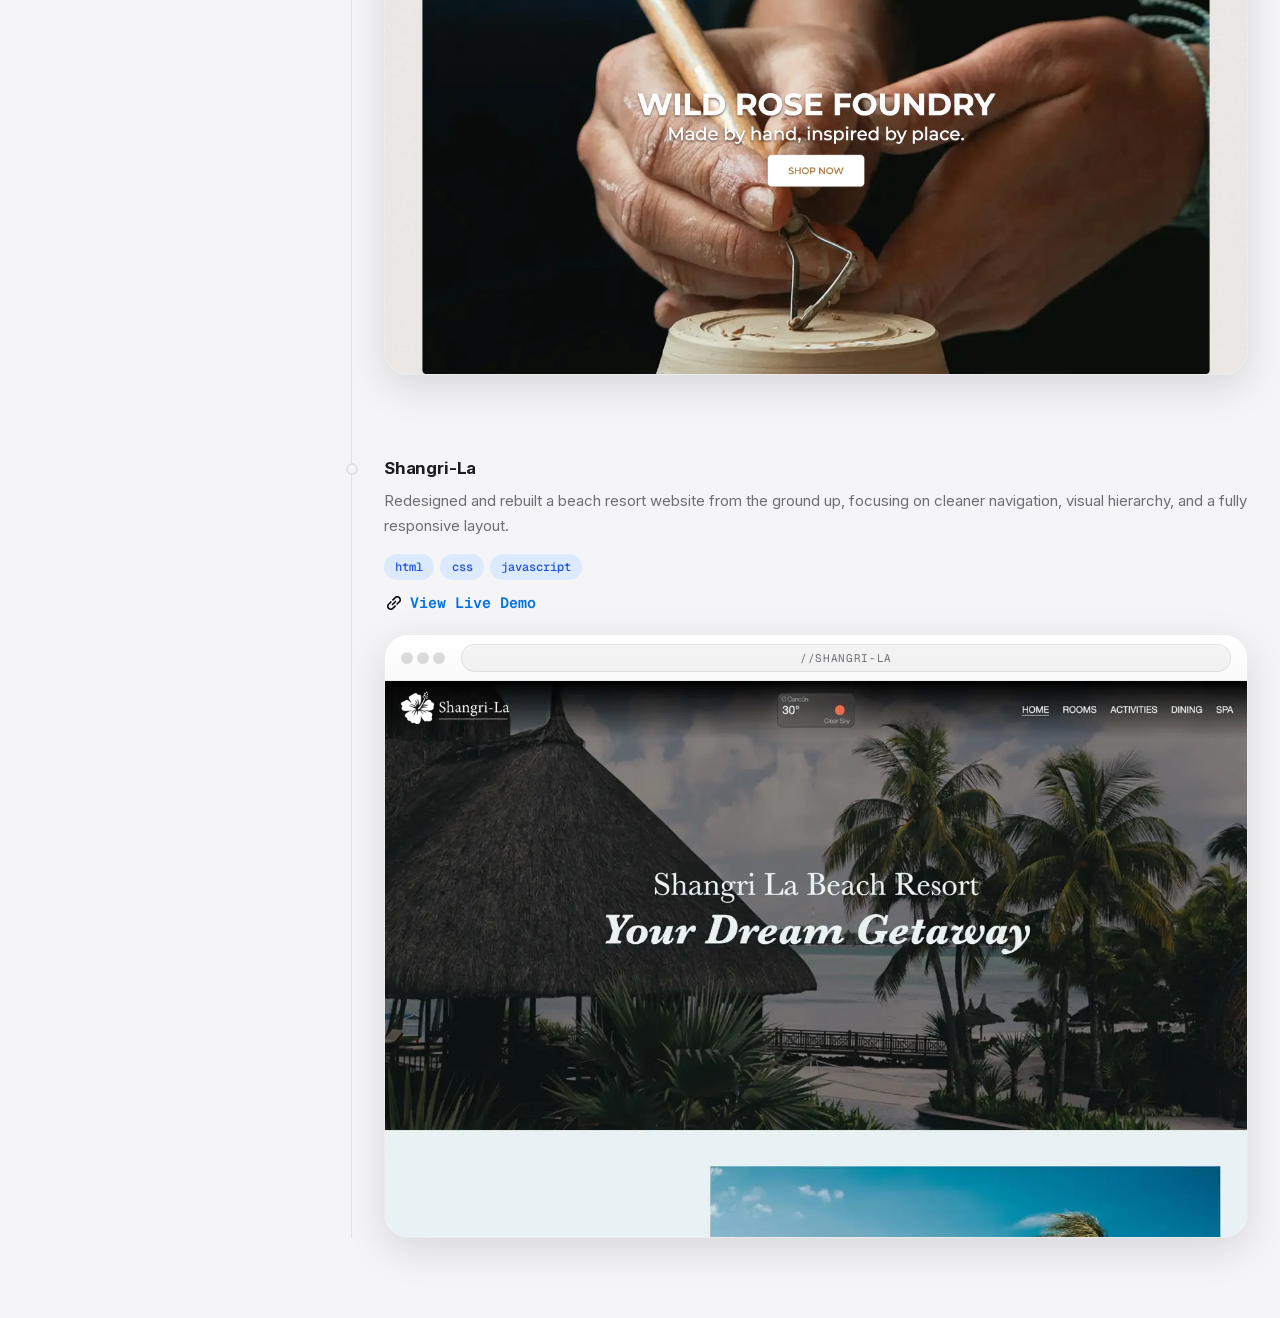
==== commit d71002f0: "perf: resize mobile project screenshots to displayed size" ====
--- a/index.html
+++ b/index.html
@@ -133,7 +133,7 @@
                         <span class="url">//livescape.tv</span>
                     </div>
                     <picture>
-                        <source srcset="images/my-work/livescape-mobile.webp" media="(max-width: 720px)" width="780" height="1688">
+                        <source srcset="images/my-work/livescape-mobile.webp" media="(max-width: 720px)" width="520" height="1125">
                         <img src="images/my-work/livescape-screenshot.webp" alt="LiveScape screenshot" width="3024" height="1949" loading="lazy">
                     </picture>
                 </a>
@@ -160,7 +160,7 @@
                         <span class="url">//granted</span>
                     </div>
                     <picture>
-                        <source srcset="images/my-work/granted-mobile.webp" media="(max-width: 720px)" width="780" height="1688">
+                        <source srcset="images/my-work/granted-mobile.webp" media="(max-width: 720px)" width="520" height="1125">
                         <img src="images/my-work/granted-screenshot.webp" alt="Granted screenshot" width="3022" height="1948" loading="lazy">
                     </picture>
                 </a>
@@ -189,7 +189,7 @@
                         <span class="url">//dorc-app</span>
                     </div>
                     <picture>
-                        <source srcset="images/my-work/dorc-mobile.webp" media="(max-width: 720px)" width="646" height="1559">
+                        <source srcset="images/my-work/dorc-mobile.webp" media="(max-width: 720px)" width="520" height="1255">
                         <img src="images/my-work/dorc-screenshot.webp" alt="DORC screenshot" width="3024" height="1828" loading="lazy">
                     </picture>
                 </a>
@@ -218,7 +218,7 @@
                         <span class="url">//wild-rose-foundry</span>
                     </div>
                     <picture>
-                        <source srcset="images/my-work/wildrose-foundry-mobile.webp" media="(max-width: 720px)" width="780" height="1688">
+                        <source srcset="images/my-work/wildrose-foundry-mobile.webp" media="(max-width: 720px)" width="520" height="1125">
                         <img src="images/my-work/wildrose-foundry-screenshot.webp" alt="Wild Rose Foundry screenshot" width="2696" height="1738" loading="lazy">
                     </picture>
                 </a>
@@ -245,7 +245,7 @@
                         <span class="url">//shangri-la</span>
                     </div>
                     <picture>
-                        <source srcset="images/my-work/shangri-la-mobile.webp" media="(max-width: 720px)" width="640" height="1385">
+                        <source srcset="images/my-work/shangri-la-mobile.webp" media="(max-width: 720px)" width="520" height="1125">
                         <img src="images/my-work/shangri-la-screenshot.webp" alt="Shangri La screenshot" width="1280" height="825" loading="lazy">
                     </picture>
                 </a>
--- a/styles.css
+++ b/styles.css
@@ -9,17 +9,6 @@
     font-weight: 100 900;
     font-display: swap;
     src: url(fonts/GeistMonoVariable.woff2) format("woff2");
-}
-
-@keyframes fadeIn {
-    from {
-        opacity: 0;
-        transform: translateY(10px);
-    }
-    to {
-        opacity: 1;
-        transform: translate(0);
-    }
 }
 
 :root {
@@ -68,7 +57,6 @@
 
 body {
     display: grid;
-    animation: fadeIn 0.7s ease;
     margin: 0 auto;
     max-width: fit-content;
     padding: 2rem;
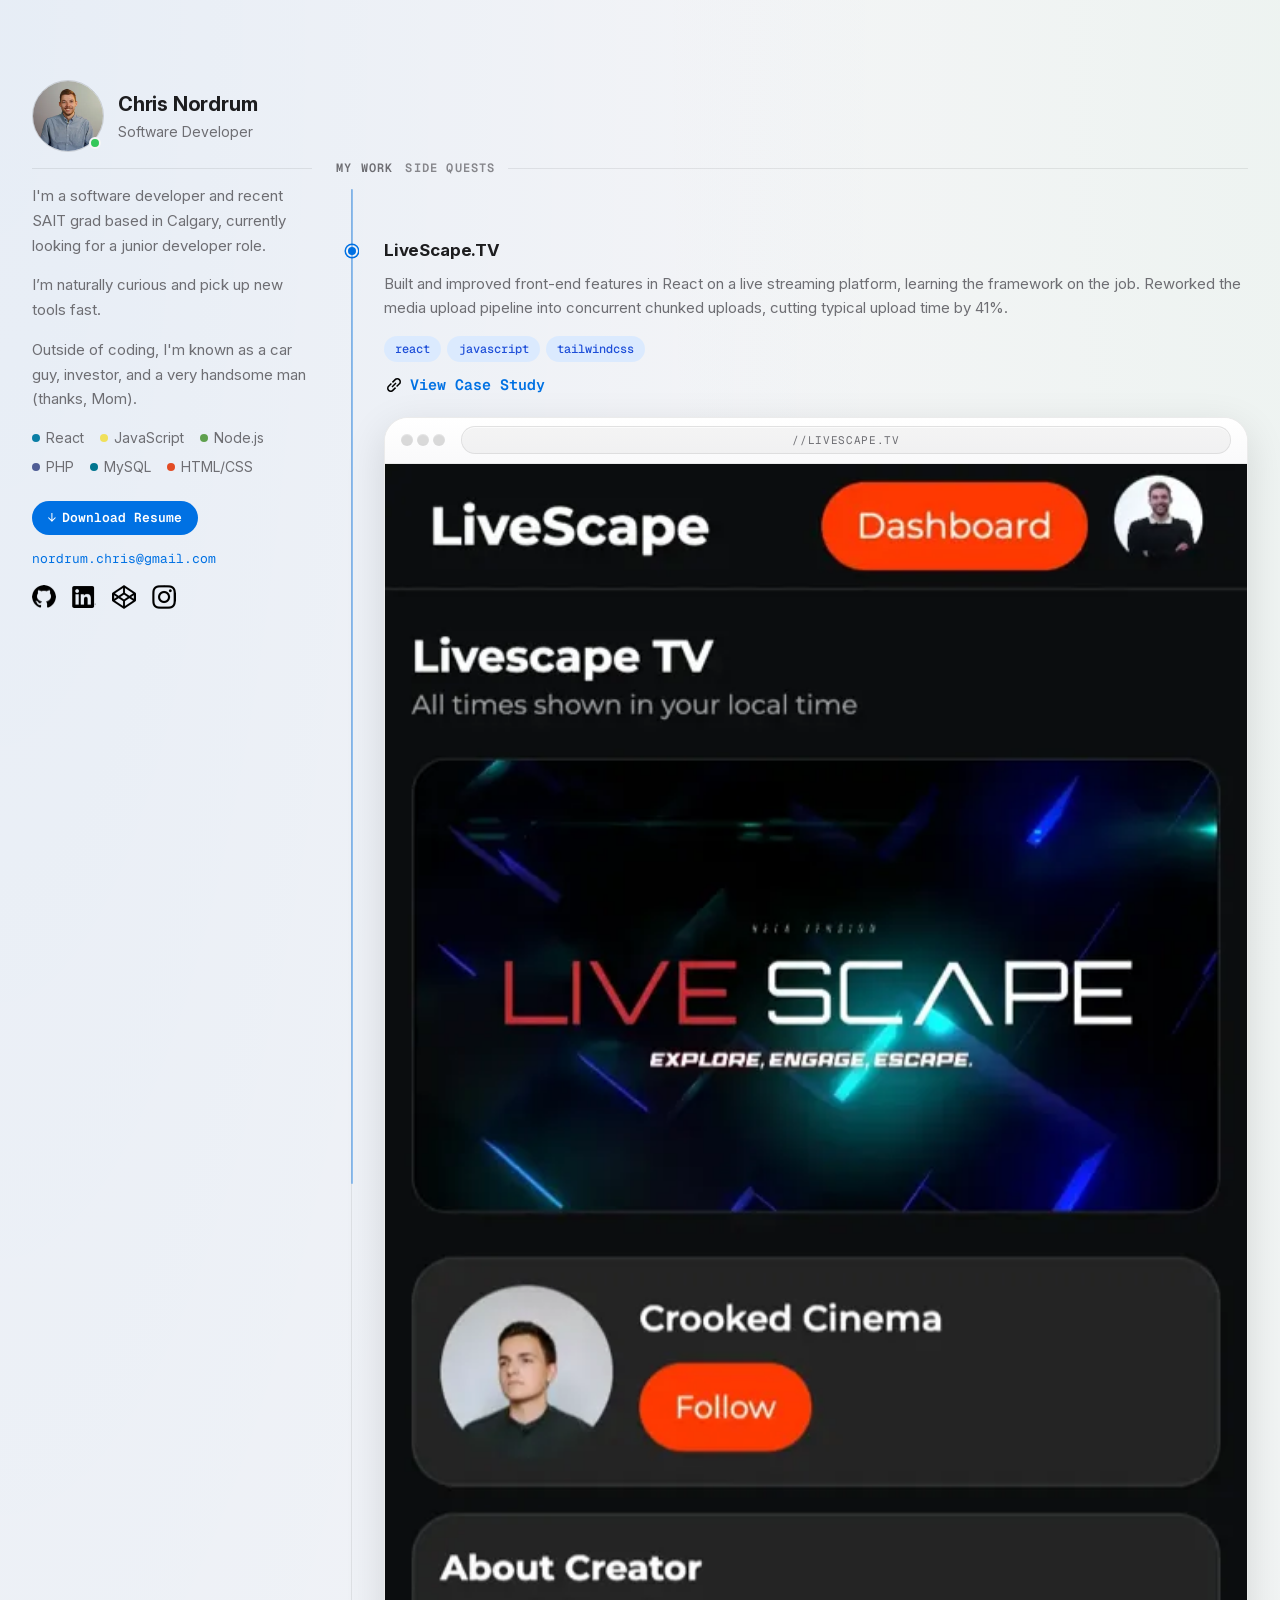
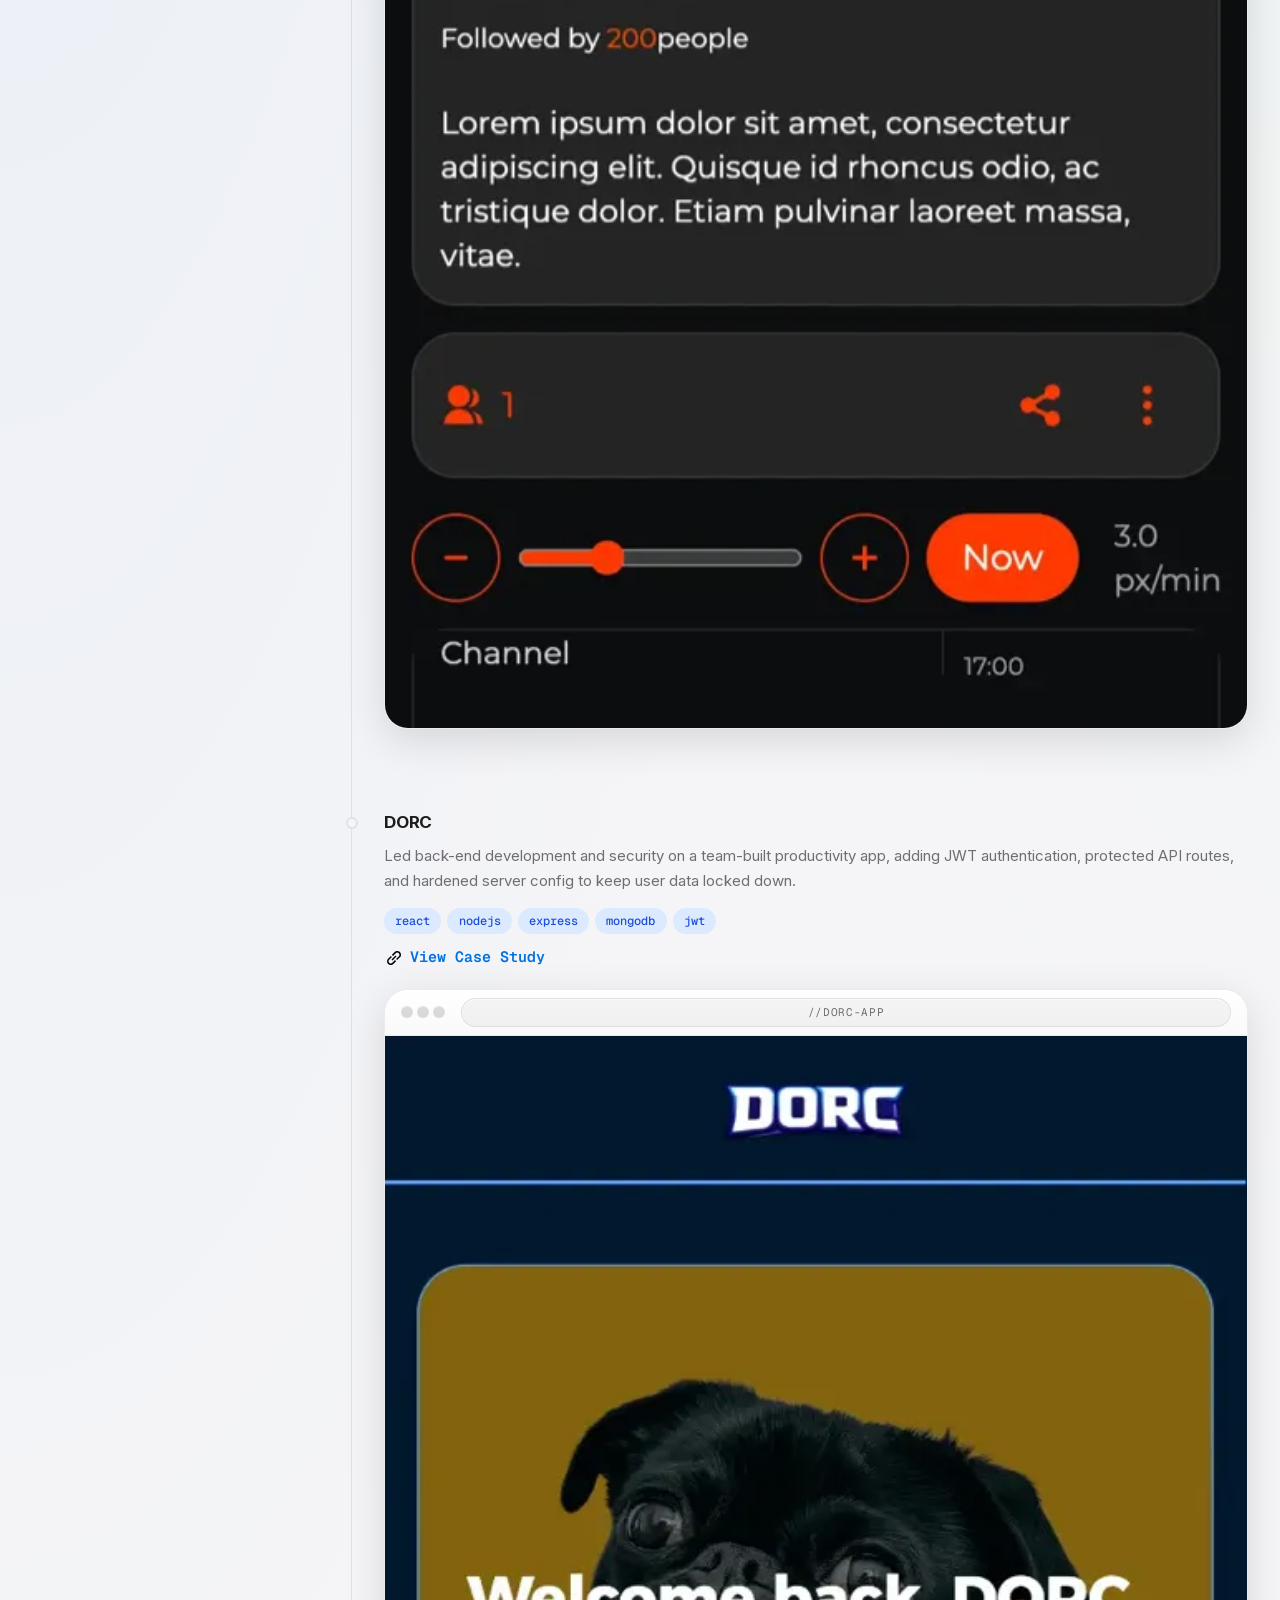
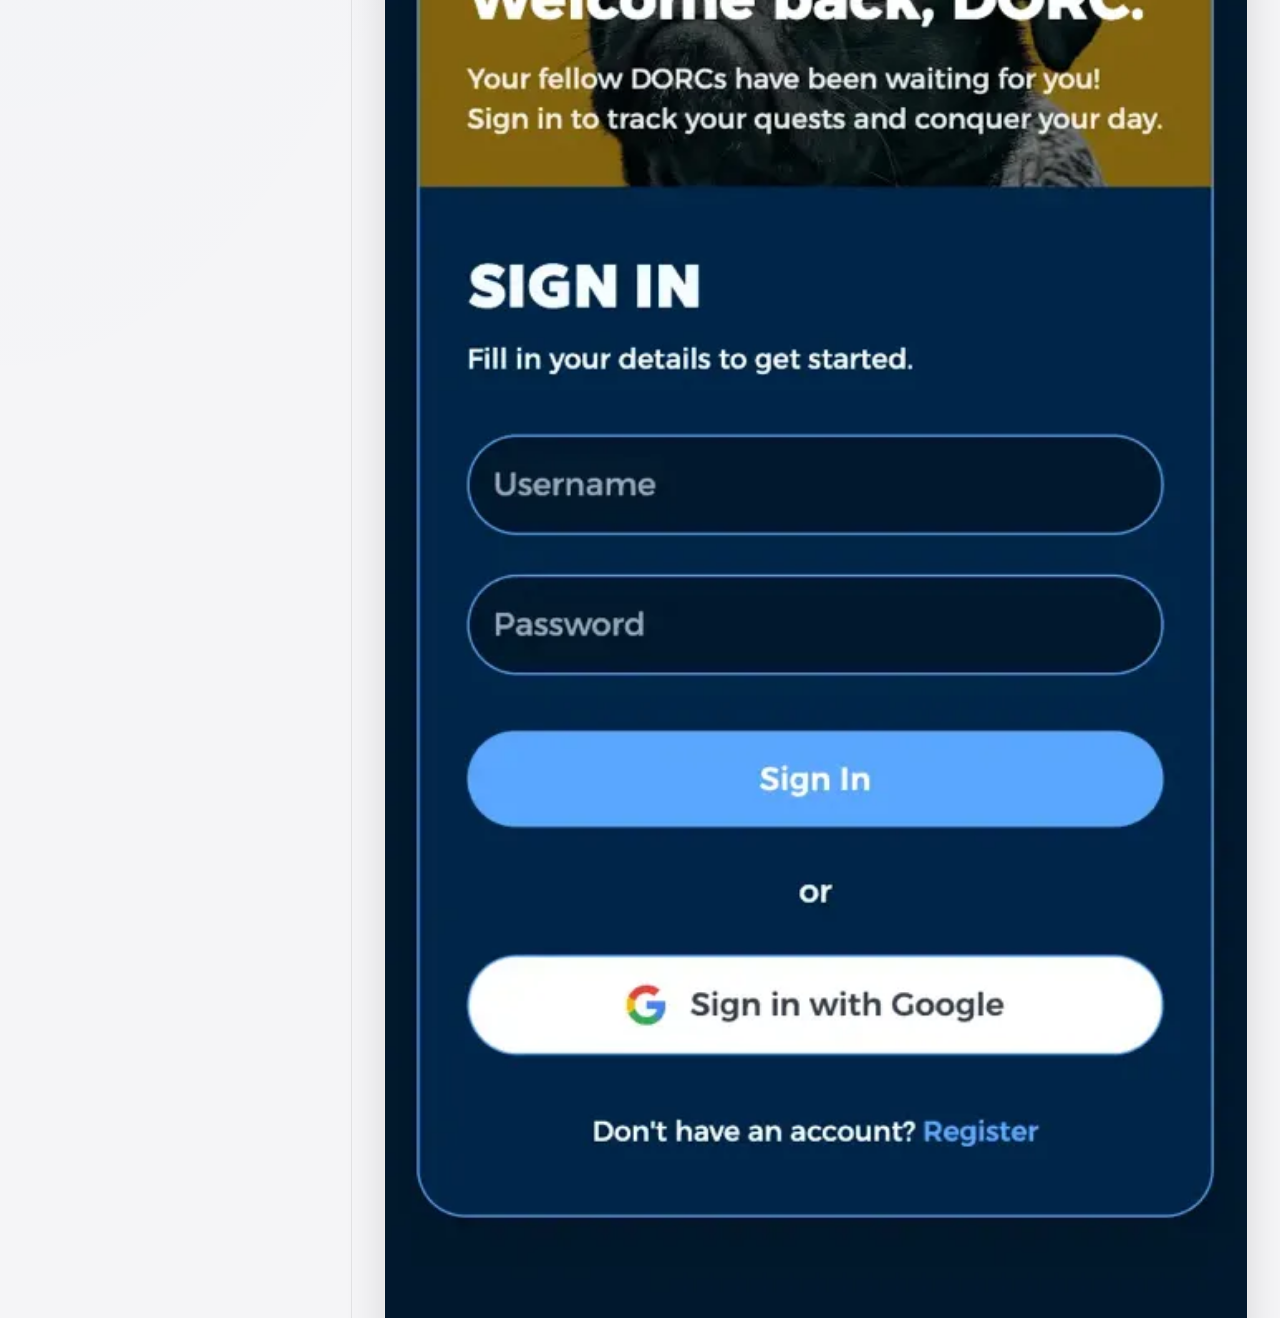
==== commit 99edd6ab: "feat: add Granted case study" ====
--- a/index.html
+++ b/index.html
@@ -140,33 +140,6 @@
             </section>
 
             <section>
-                <h3>Granted</h3>
-                <p>Developed core functionality and business logic using PHP and JavaScript, collaborating with the development team and focusing on clean, maintainable code and reliable user workflows.</p>
-
-                <ul class="topics">
-                    <li>php</li>
-                    <li>mysql</li>
-                    <li>javascript</li>
-                </ul>
-
-                <a href="./demos/granted/" target="_blank" rel="noopener noreferrer" class="link project-link">View Live Demo</a>
-                <a href="./demos/granted/" target="_blank" rel="noopener noreferrer" class="browser-window" tabindex="-1" aria-hidden="true">
-                    <div class="title-bar">
-                        <div class="browser-dots">
-                            <span></span>
-                            <span></span>
-                            <span></span>
-                        </div>
-                        <span class="url">//granted</span>
-                    </div>
-                    <picture>
-                        <source srcset="images/my-work/granted-mobile.webp" media="(max-width: 720px)" width="520" height="1125">
-                        <img src="images/my-work/granted-screenshot.webp" alt="Granted screenshot" width="3022" height="1948" loading="lazy">
-                    </picture>
-                </a>
-            </section>
-
-            <section>
                 <h3>DORC</h3>
                 <p>Led back-end development and security on a team-built productivity app, adding JWT authentication, protected API routes, and hardened server config to keep user data locked down.</p>
 
@@ -191,6 +164,33 @@
                     <picture>
                         <source srcset="images/my-work/dorc-mobile.webp" media="(max-width: 720px)" width="520" height="1255">
                         <img src="images/my-work/dorc-screenshot.webp" alt="DORC screenshot" width="3024" height="1828" loading="lazy">
+                    </picture>
+                </a>
+            </section>
+
+            <section>
+                <h3>Granted</h3>
+                <p>Back-end on an award-winning scholarship-matching platform — Best Capstone at SAIT's Ignite Awards. Built the deadline reminder system: scheduled notifications, native desktop alerts, and profile-aware matching in PHP and MySQL.</p>
+
+                <ul class="topics">
+                    <li>php</li>
+                    <li>mysql</li>
+                    <li>javascript</li>
+                </ul>
+
+                <a href="granted" class="link project-link">View Case Study</a>
+                <a href="granted" class="browser-window" tabindex="-1" aria-hidden="true">
+                    <div class="title-bar">
+                        <div class="browser-dots">
+                            <span></span>
+                            <span></span>
+                            <span></span>
+                        </div>
+                        <span class="url">//granted</span>
+                    </div>
+                    <picture>
+                        <source srcset="images/my-work/granted-mobile.webp" media="(max-width: 720px)" width="520" height="1125">
+                        <img src="images/my-work/granted-screenshot.webp" alt="Granted screenshot" width="3022" height="1948" loading="lazy">
                     </picture>
                 </a>
             </section>
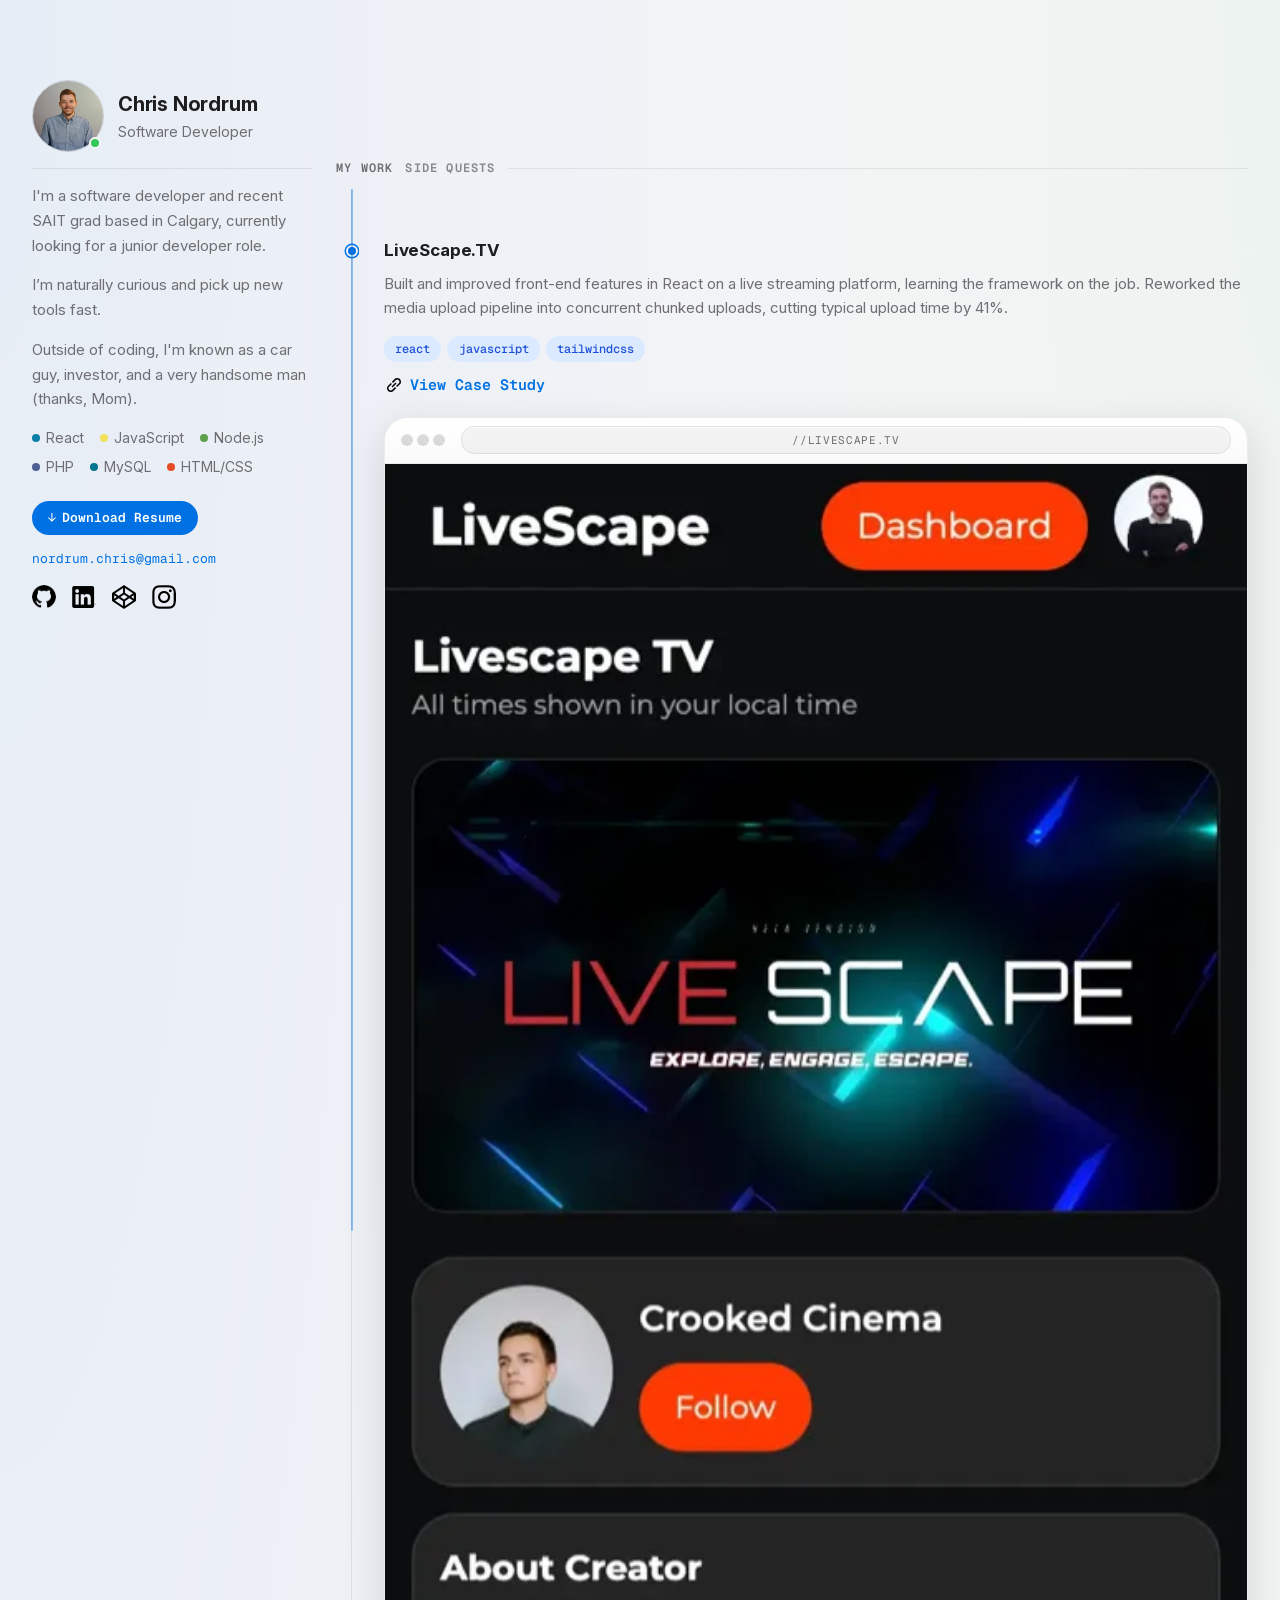
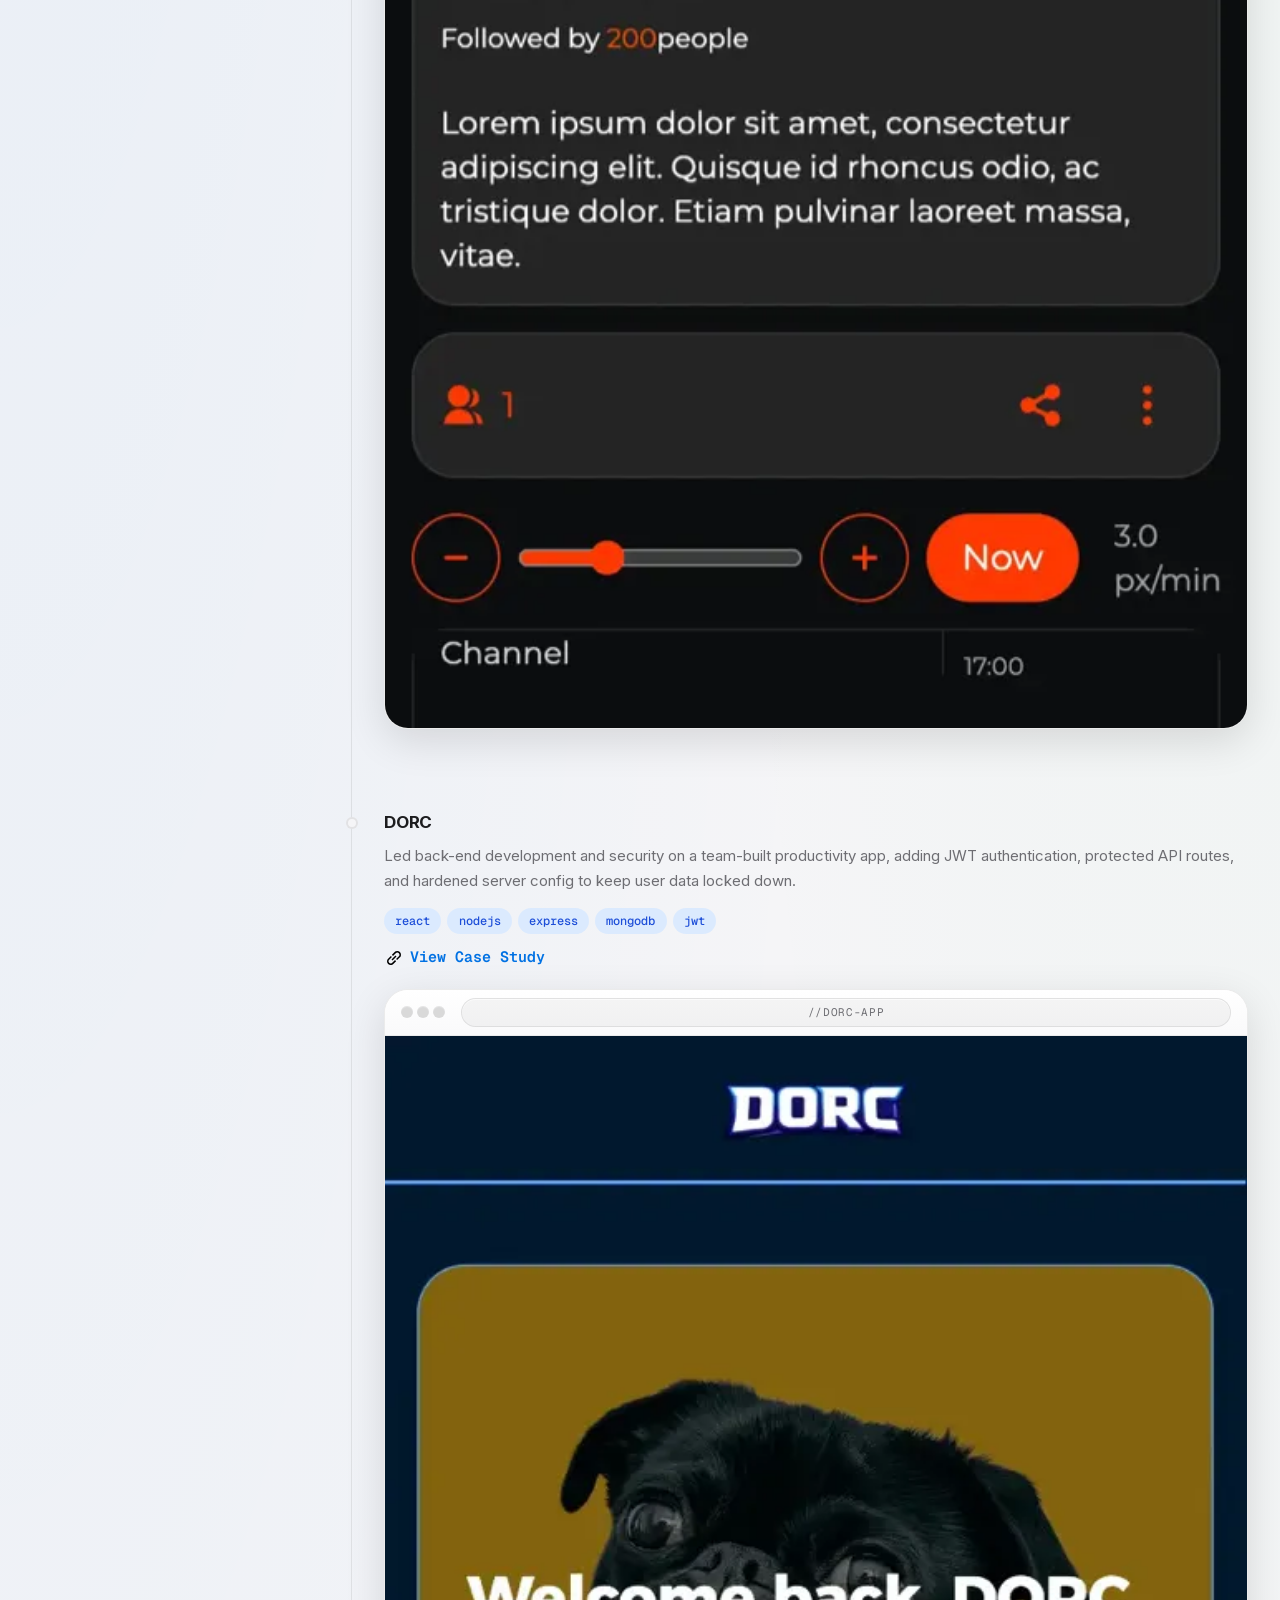
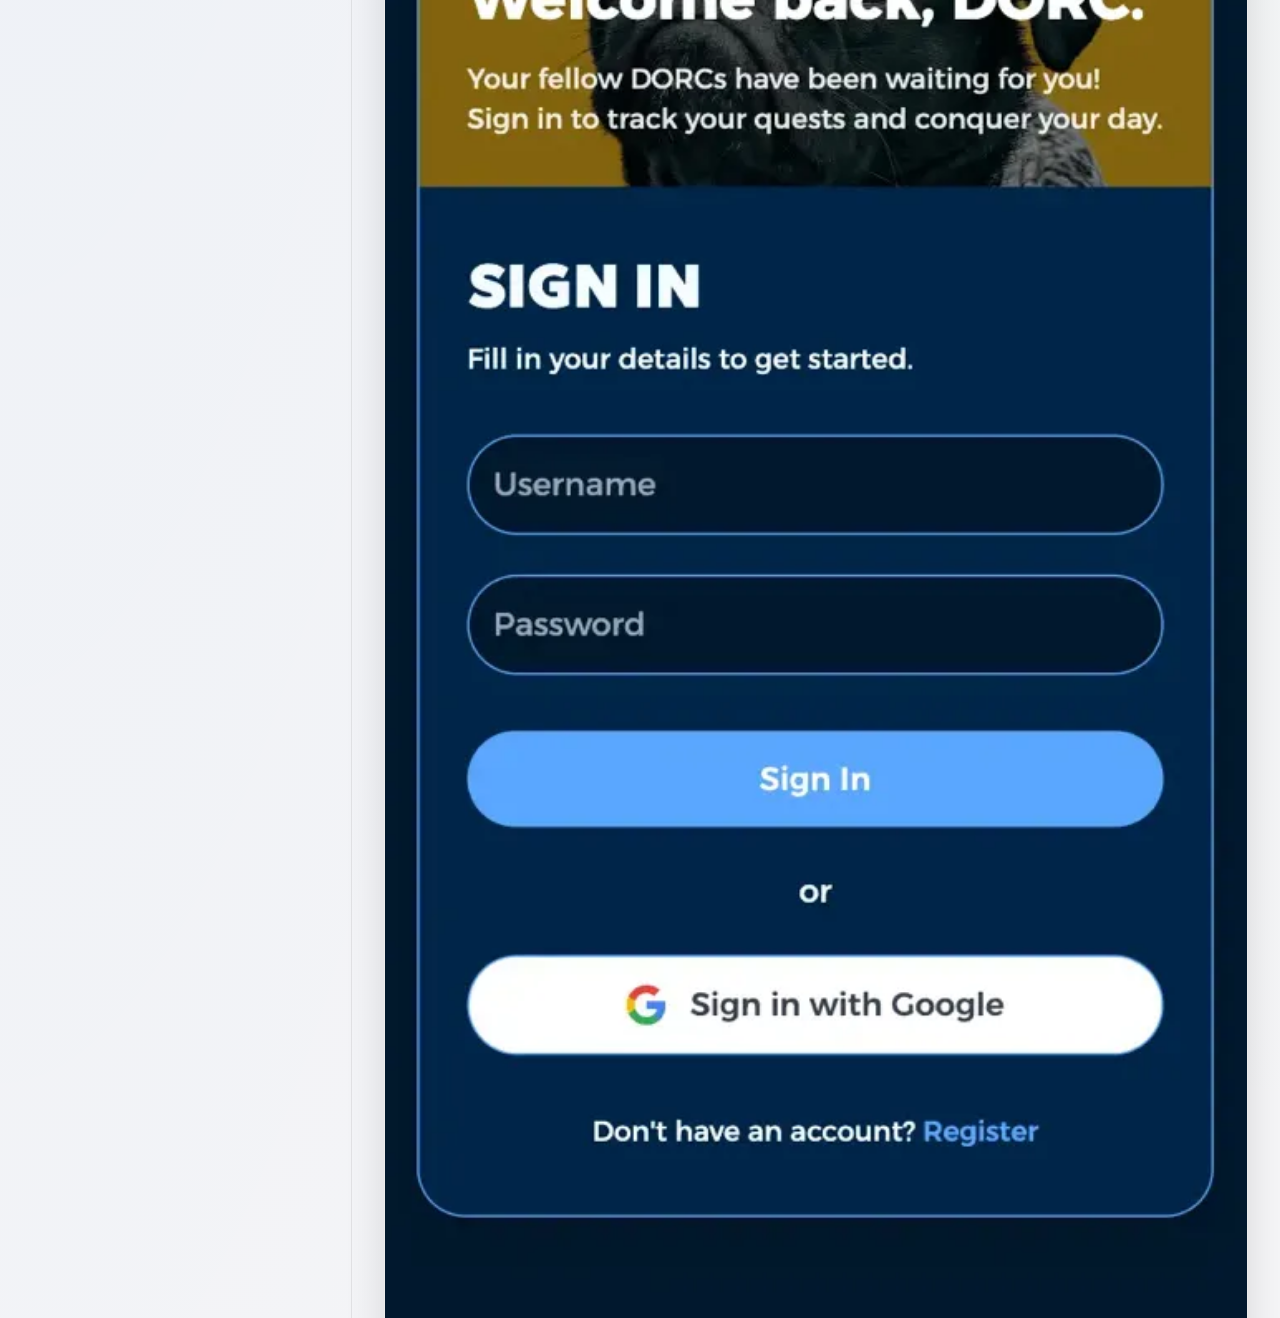
==== commit 8be03052: "fix(a11y): indicate resume link is a PDF" ====
--- a/index.html
+++ b/index.html
@@ -77,7 +77,7 @@
         </ul>
 
         <ul class="contact-links">
-            <li><a href="chris-nordrum-resume.pdf" class="resume-link" download>Download Resume</a></li>
+            <li><a href="chris-nordrum-resume.pdf" class="resume-link" type="application/pdf" download>Download Resume<span class="visually-hidden"> (PDF)</span></a></li>
             <li><a href="mailto:nordrum.chris@gmail.com" class="link">nordrum.chris@gmail.com</a></li>
         </ul>
 
--- a/styles.css
+++ b/styles.css
@@ -71,6 +71,8 @@
 
 main { max-width: 100ch; }
 
+body.case-study-layout { padding: 1rem; }
+
 img, video {
     display: block;
     max-width: 100%;
@@ -265,6 +267,7 @@
     display: flex;
     align-items: center;
     gap: 0.75rem;
+    margin-top: 1.5rem;
     margin-bottom: 0.75rem;
     margin-left: -0.5rem;
 }
@@ -403,6 +406,13 @@
 
 /* Desktop */
 @media screen and (min-width:720px) {
+    body.case-study-layout { padding: 2rem; }
+    .case-study { padding: 2rem; }
+    .case-study-header {
+        margin: -2rem -2rem 1.75rem;
+        width: calc(100% + 4rem);
+    }
+
     .browser-window {
         box-shadow: var(--shadow-lg);
         border: var(--border);
@@ -573,16 +583,16 @@
     border: 1px solid var(--dark-border-color);
     border-radius: 1.25rem;
     max-width: 80ch;
-    padding: 2rem;
+    padding: 1.5rem;
     background: var(--card-color);
 }
 
 .case-study-header {
     display: block;
-    margin: -2rem -2rem 1.75rem;
+    margin: -1.5rem -1.5rem 1.5rem;
     border-bottom: var(--border);
     border-radius: 1.25rem 1.25rem 0 0;
-    width: calc(100% + 4rem);
+    width: calc(100% + 3rem);
     padding: 0.625rem 1.5rem;
     background: color-mix(in srgb, var(--bg-color) 40%, var(--card-color));
     font-size: 0.8125rem;
@@ -847,6 +857,9 @@
     max-width: 1.75rem;
 }
 
+.contributors .name { font-weight: 600; }
+.contributors .role { color: var(--muted-text-color); }
+
 /* Languages */
 .languages {
     display: flex;
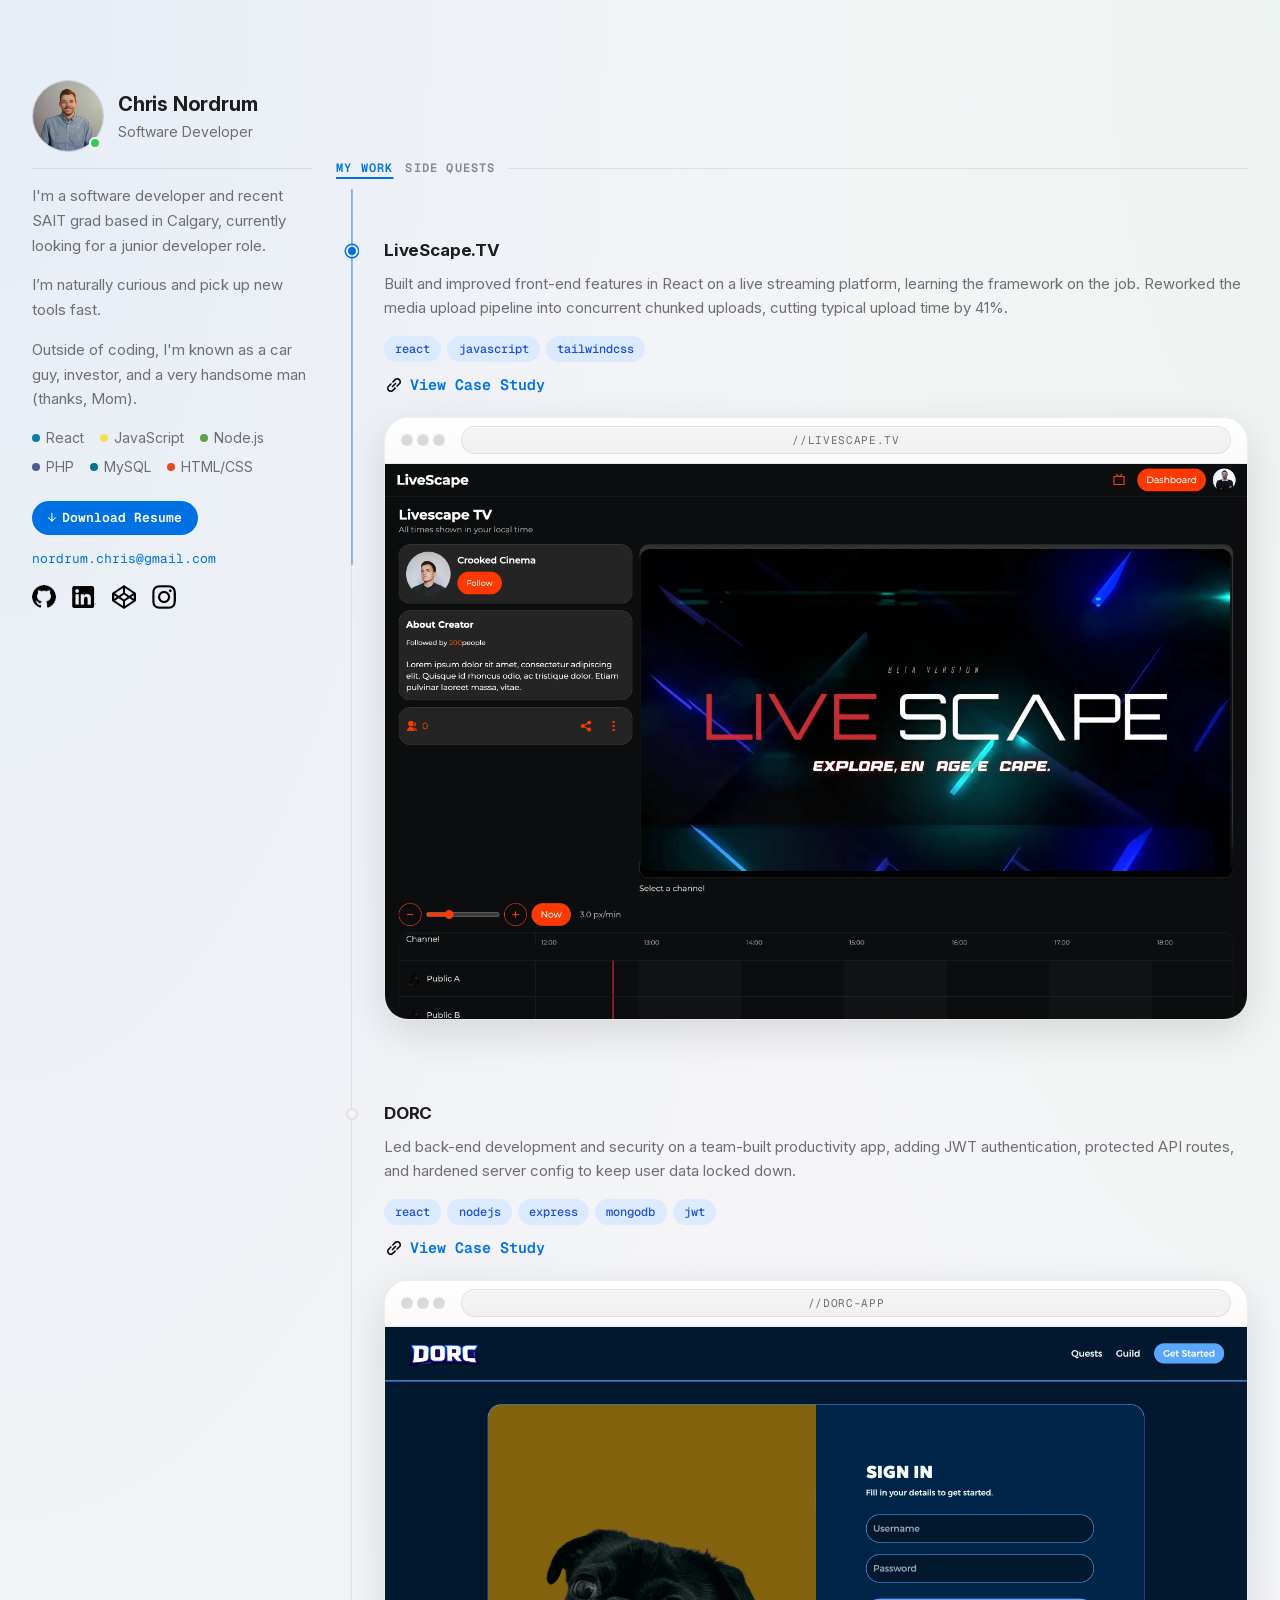
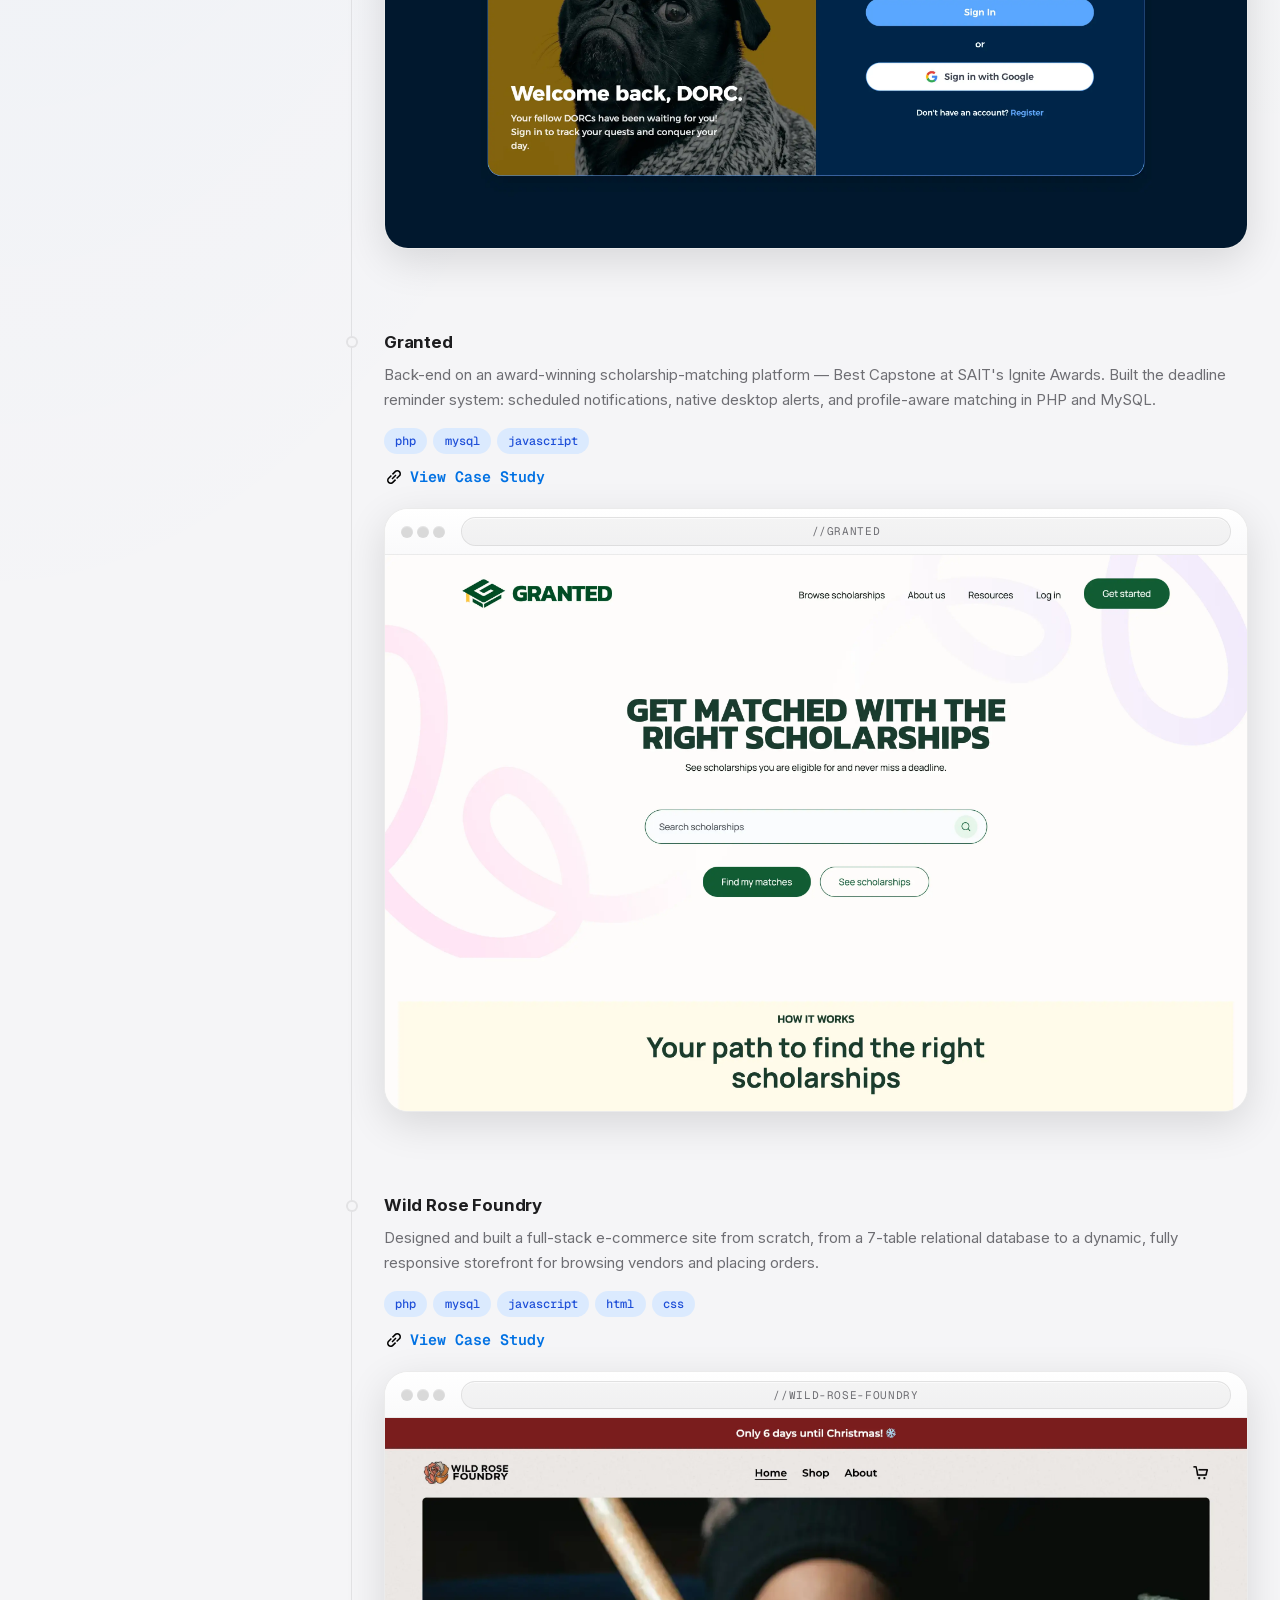
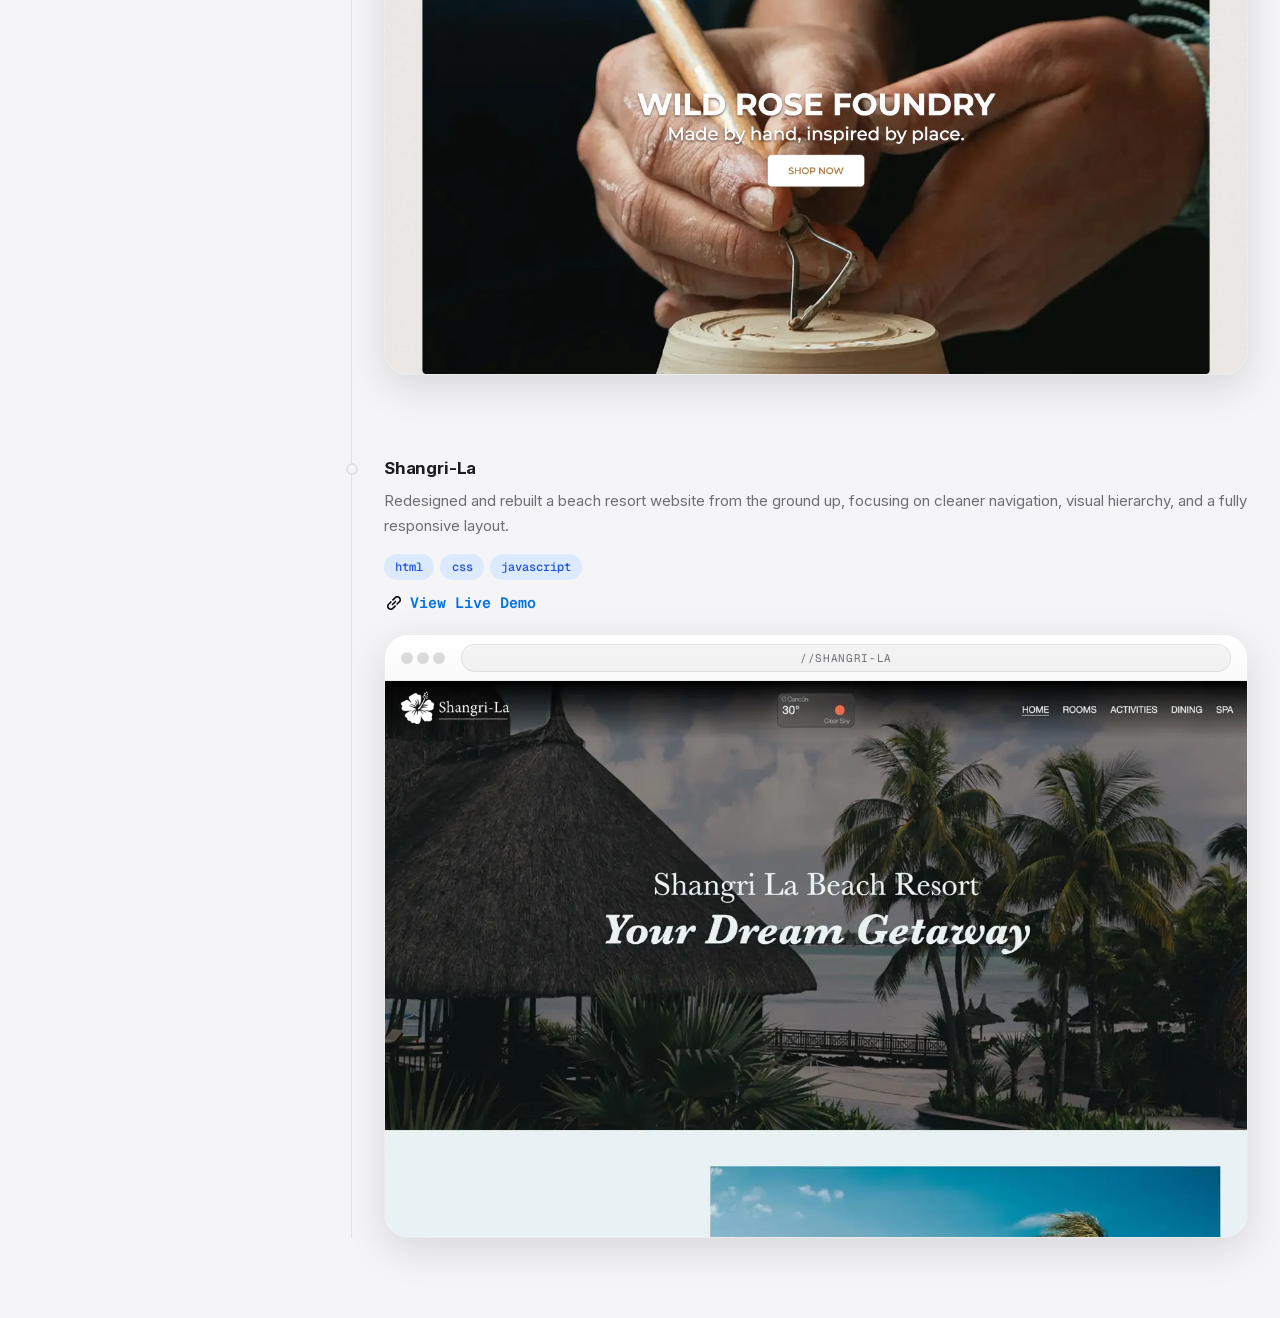
==== commit 8652beca: "feat: add Wage Atlas to side quests" ====
--- a/index.html
+++ b/index.html
@@ -255,8 +255,14 @@
         <div class="timeline timeline-quests" hidden>
             <h2 class="visually-hidden">Side Quests</h2>
             <section>
+                <h3>Wage Atlas</h3>
+                <p>An experiment in whether an automated open-data site can pay for itself. Built with Claude Code — I set the goal, the constraints and the kill criteria; Claude wrote the pipeline. It pulls fourteen years of federal wage data and regenerates 275 pages a month without me touching it.</p>
+                <a href="https://wageatlas.ca" target="_blank" rel="noopener noreferrer" class="link project-link">wageatlas.ca</a>
+            </section>
+
+            <section>
                 <h3>Top Gear Tire Shine</h3>
-                <p><p>A design side project: I made the product label for Top Gear Car Wash's 10th-anniversary tire shine, which they printed on 500 bottles and gave away.</p></p>
+                <p>A design side project: I made the product label for Top Gear Car Wash's 10th-anniversary tire shine, which they printed on 500 bottles and gave away.</p>
                 <a href="https://www.linkedin.com/posts/chris-nordrum_just-wrapped-up-a-clean-label-for-top-gear-ugcPost-7360166339879079936-YtYw?utm_source=social_share_send&utm_medium=member_desktop_web&rcm=ACoAAElnWsUBQQCqXVE8T3gcu7fynhjiOlGAr_Q" target="_blank" rel="noopener noreferrer" class="social-post">
                     <div class="post-header">
                         <div class="post-avatar"></div>
--- a/styles.css
+++ b/styles.css
@@ -291,7 +291,20 @@
     letter-spacing: 0.1em;
     color: var(--muted-text-color);
 }
-.tabs button:hover, .tabs button.active { color: var(--secondary-text-color); }
+.tabs button:hover { color: var(--primary-text-color); }
+.tabs button.active {
+    text-decoration: underline;
+    text-decoration-thickness: 1.5px;
+    text-underline-offset: 5px;
+}
+.tabs button.active[data-timeline="work"] {
+    color: var(--accent-color);
+    text-decoration-color: var(--accent-color);
+}
+.tabs button.active[data-timeline="quests"] {
+    color: var(--side-quest-color);
+    text-decoration-color: var(--side-quest-color);
+}
 
 .timeline section {
     position: relative;
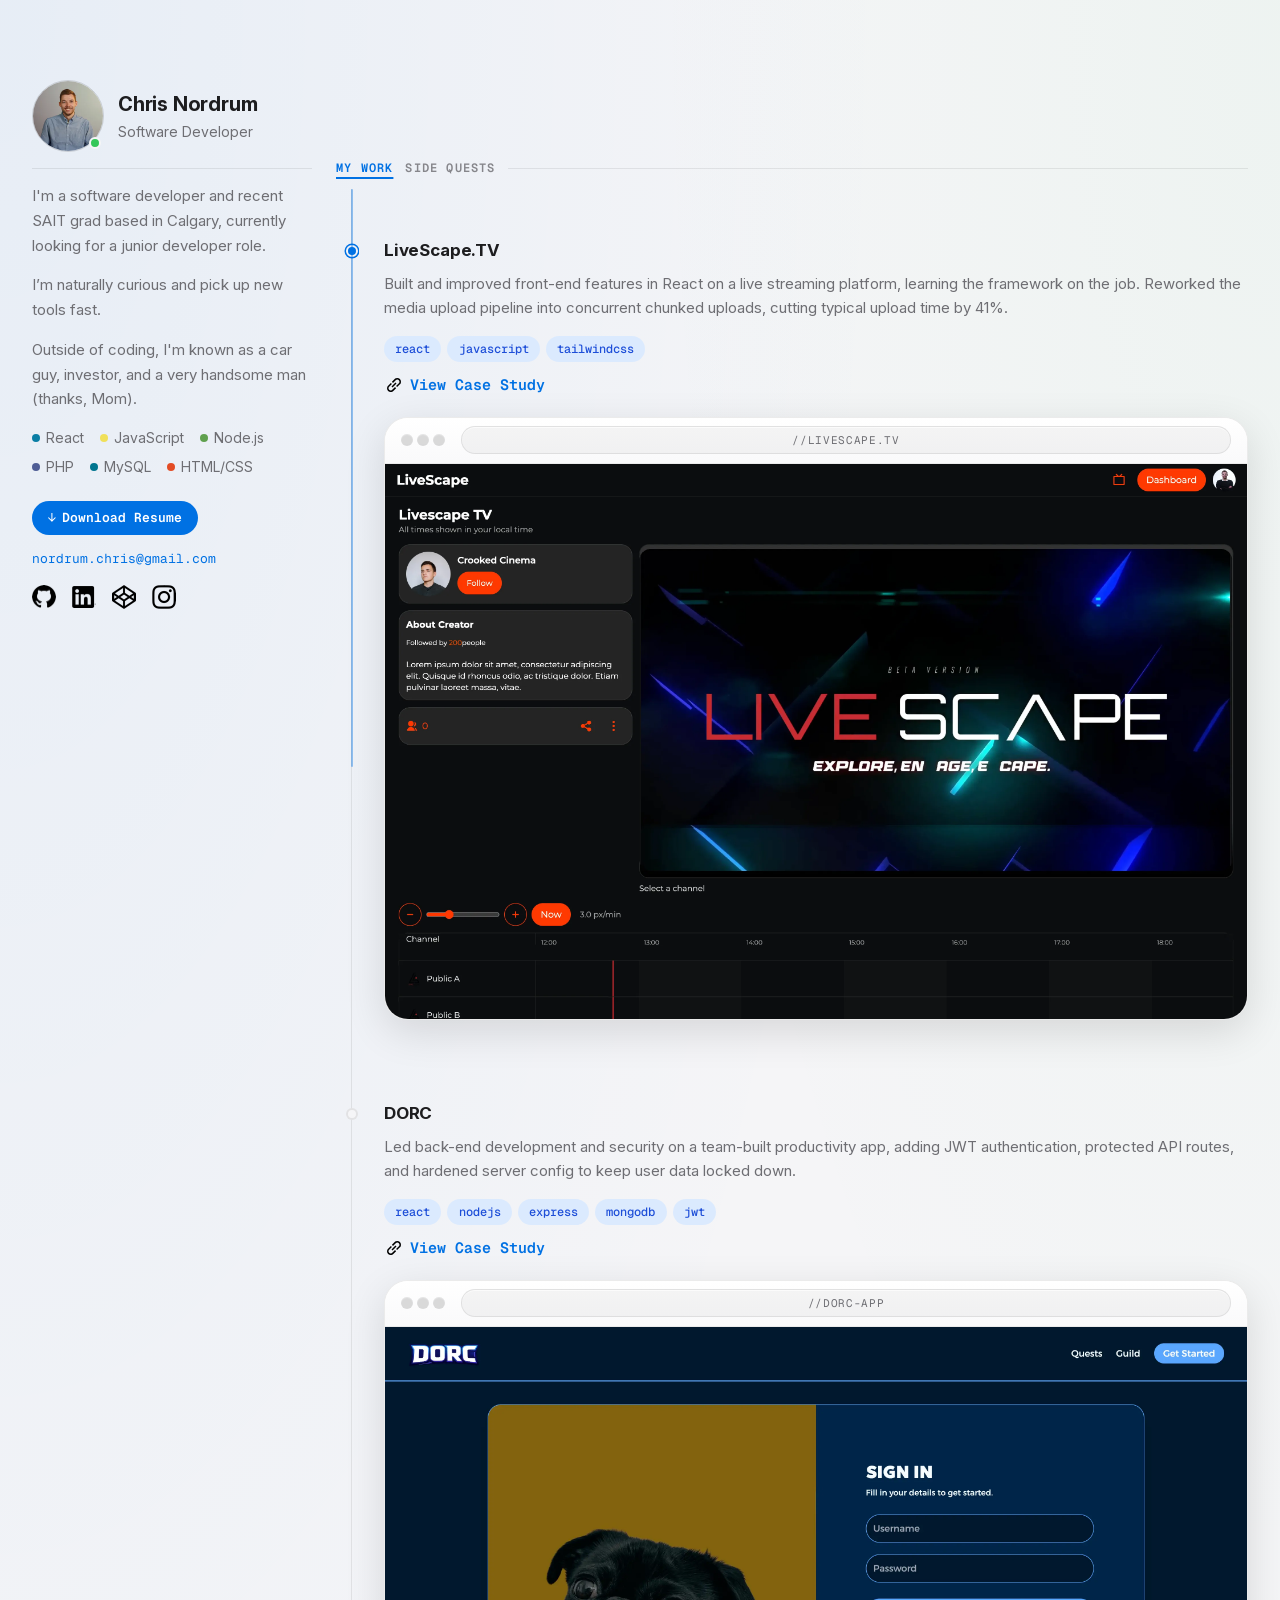
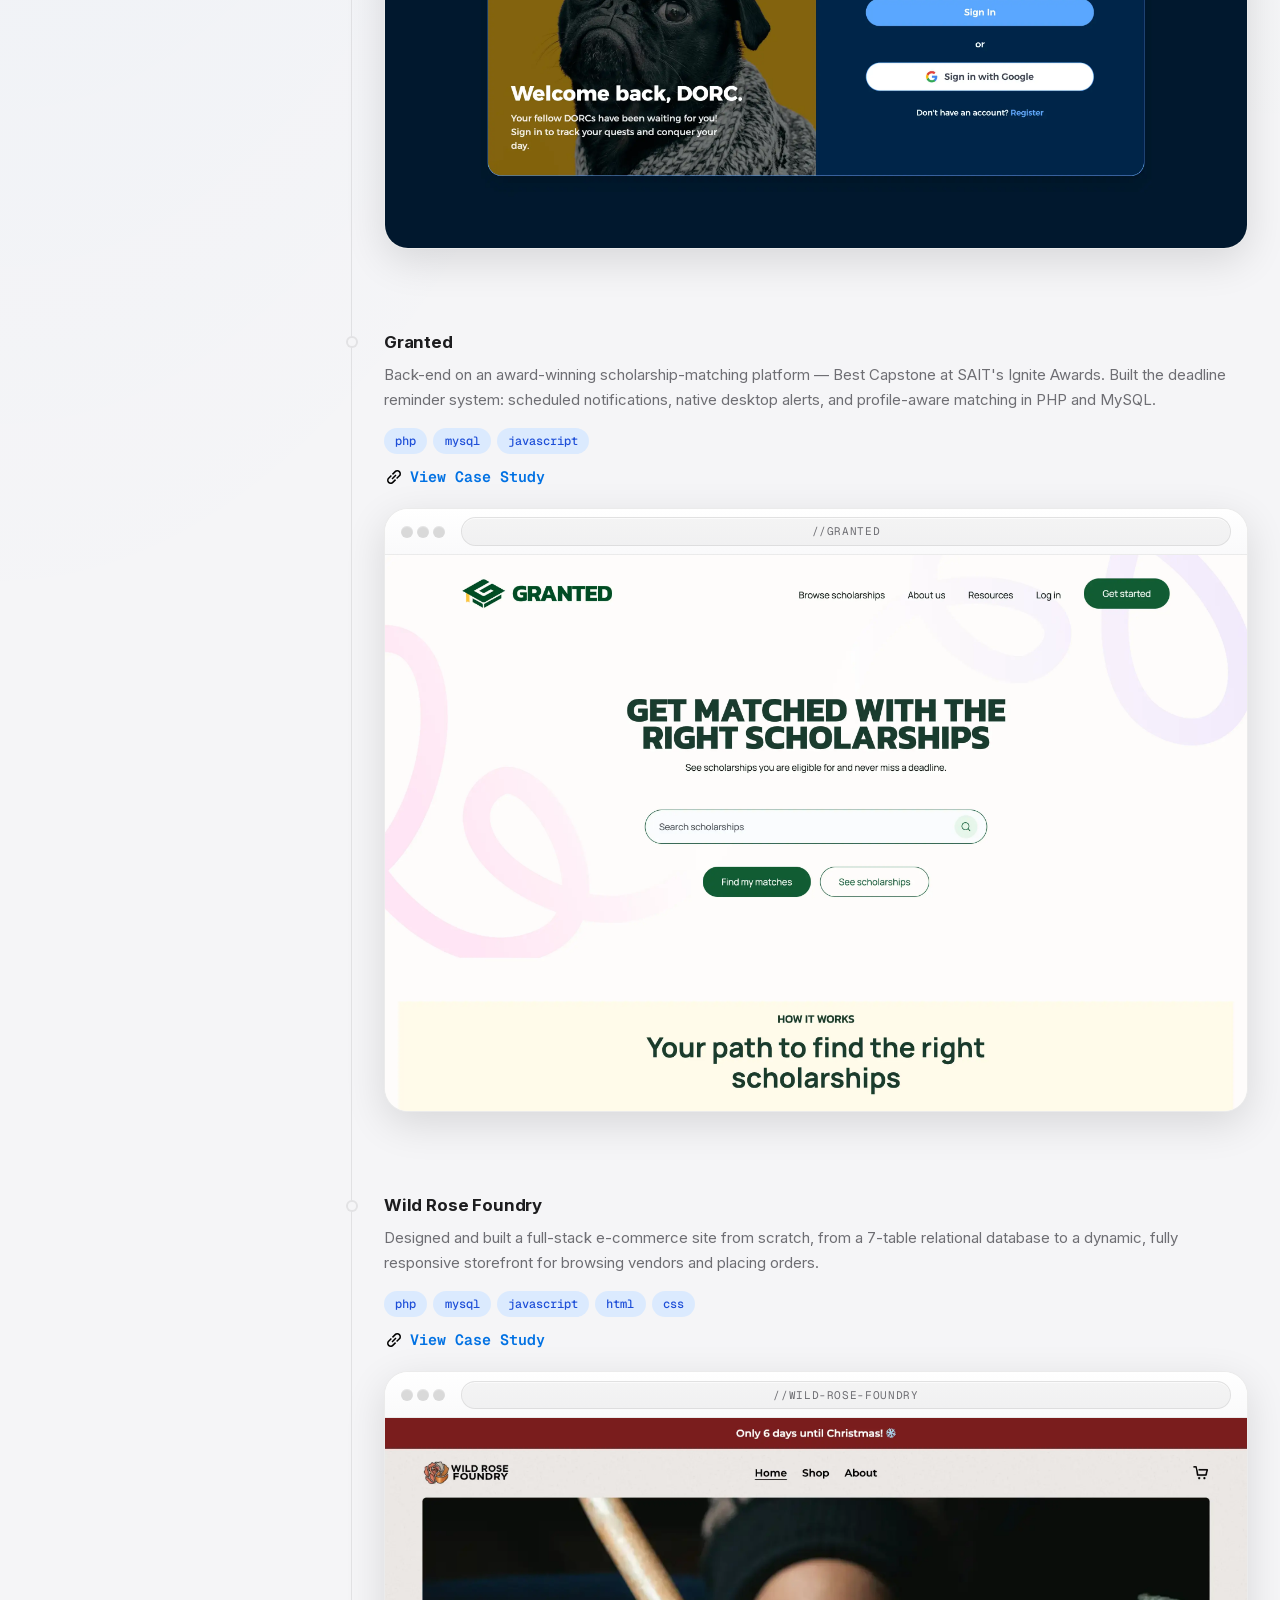
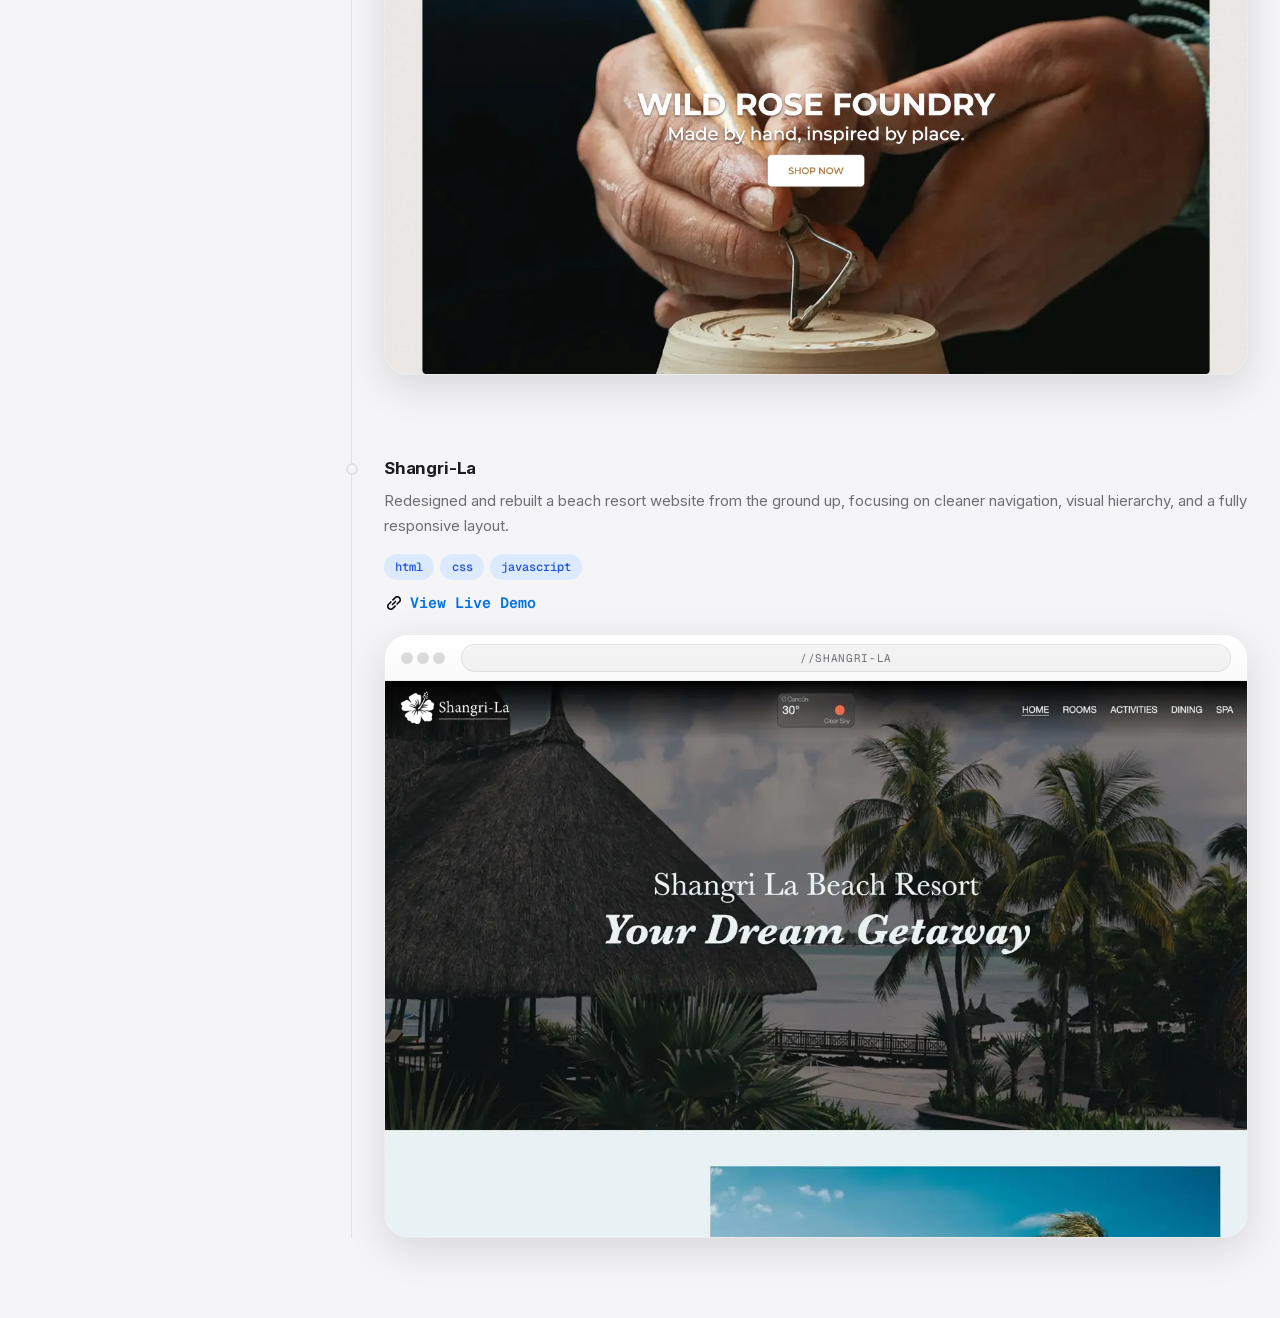
==== commit f442161b: "perf: add width/height to all images and mobile picture sources" ====
--- a/index.html
+++ b/index.html
@@ -55,7 +55,7 @@
     <header>
         <div class="brand">
             <div class="avatar">
-                <img src="images/chris-nordrum-profile.webp" alt="Chris Nordrum smiling in a light blue button-up shirt" width="600" height="600">
+                <img src="images/chris-nordrum-profile.webp" alt="Chris Nordrum smiling in a light blue button-up shirt" width="256" height="256">
             </div>
             <div>
                 <h1>Chris Nordrum</h1>
@@ -84,22 +84,22 @@
         <ul class="socials">
             <li>
                 <a href="https://github.com/chrisnordrum" target="_blank" rel="noopener noreferrer" aria-label="GitHub profile">
-                    <img src="images/icons/GitHub_Invertocat_Black.png" alt="" class="github">
+                    <img src="images/icons/GitHub_Invertocat_Black.png" alt="" width="48" height="47" class="github">
                 </a>
             </li>
             <li>
                 <a href="https://www.linkedin.com/in/chris-nordrum/" target="_blank" rel="noopener noreferrer" aria-label="LinkedIn profile">
-                    <img src="images/icons/InBug-Black.png" alt="" class="linkedin">
+                    <img src="images/icons/InBug-Black.png" alt="" width="48" height="44" class="linkedin">
                 </a>
             </li>
             <li>
                 <a href="https://codepen.io/chrisnordrum" target="_blank" rel="noopener noreferrer" aria-label="Codepen profile">
-                    <img src="images/icons/codepen-logo-black.png" alt="" class="codepen">
+                    <img src="images/icons/codepen-logo-black.png" alt="" width="48" height="48" class="codepen">
                 </a>
             </li>
             <li>
                 <a href="https://www.instagram.com/chrishnordrum" target="_blank" rel="noopener noreferrer" aria-label="Instagram profile">
-                    <img src="images/icons/Instagram_Glyph_Black.png" alt="" class="instagram">
+                    <img src="images/icons/Instagram_Glyph_Black.png" alt="" width="48" height="48" class="instagram">
                 </a>
             </li>
         </ul>
@@ -274,8 +274,8 @@
                     <p>Just wrapped up a clean label for Top Gear Car Wash’s 10th anniversary. 500 bottles printed and given away for free to celebrate a decade of keeping rides shining.</p>
                     <p>Nothing like seeing your work in the real world</p>
                     <div class="post-grid grid-2">
-                        <img src="images/side-quests/tire-shine-1.jpeg" alt="Tire Shine bottle from Top Gear Car Wash. Label designed by Chris Nordrum." loading="lazy">
-                        <img src="images/side-quests/tire-shine-2.jpeg" alt="Tire Shine bottle from Top Gear Car Wash. Label designed by Chris Nordrum." loading="lazy">
+                        <img src="images/side-quests/tire-shine-1.jpeg" alt="Tire Shine bottle from Top Gear Car Wash. Label designed by Chris Nordrum." width="1280" height="1707" loading="lazy">
+                        <img src="images/side-quests/tire-shine-2.jpeg" alt="Tire Shine bottle from Top Gear Car Wash. Label designed by Chris Nordrum." width="1280" height="1707" loading="lazy">
                     </div>
                 </a>
             </section>
@@ -294,7 +294,7 @@
                     <p>Welcome to Krown Edge! We hope to serve you with the most curated collection of Watches & Knives. Come & join us on our adventure of finding some of the most unique EDC tools!</p>
                     <p>⌚️ Red Star ST5 - $279.00!</p>
                     <p>🗡️ CIVIVI Altus - $135.00!</p>
-                    <img src="images/side-quests/krown-edge.jpg" alt="Krown Edge online store" loading="lazy">
+                    <img src="images/side-quests/krown-edge.jpg" alt="Krown Edge online store" width="2048" height="1208" loading="lazy">
                 </a>
             </section>
 
@@ -311,10 +311,10 @@
                     </div>
                     <p>Officially turbo</p>
                     <div class="post-grid grid-3">
-                        <img src="images/side-quests/miata-1.jpg" alt="Turbocharged 1997 Mazda Miata Speedster" class="span-3" loading="lazy">
-                        <img src="images/side-quests/miata-2.jpg" alt="Turbocharged 1997 Mazda Miata Speedster" class="ratio-square" loading="lazy">
-                        <img src="images/side-quests/miata-3.jpg" alt="Turbocharged 1997 Mazda Miata Speedster" class="ratio-square" loading="lazy">
-                        <img src="images/side-quests/miata-4.jpg" alt="Turbocharged 1997 Mazda Miata Speedster" class="ratio-square" loading="lazy">
+                        <img src="images/side-quests/miata-1.jpg" alt="Turbocharged 1997 Mazda Miata Speedster" width="960" height="540" class="span-3" loading="lazy">
+                        <img src="images/side-quests/miata-2.jpg" alt="Turbocharged 1997 Mazda Miata Speedster" width="960" height="540" class="ratio-square" loading="lazy">
+                        <img src="images/side-quests/miata-3.jpg" alt="Turbocharged 1997 Mazda Miata Speedster" width="960" height="540" class="ratio-square" loading="lazy">
+                        <img src="images/side-quests/miata-4.jpg" alt="Turbocharged 1997 Mazda Miata Speedster" width="960" height="540" class="ratio-square" loading="lazy">
                     </div>
                 </a>
             </section>
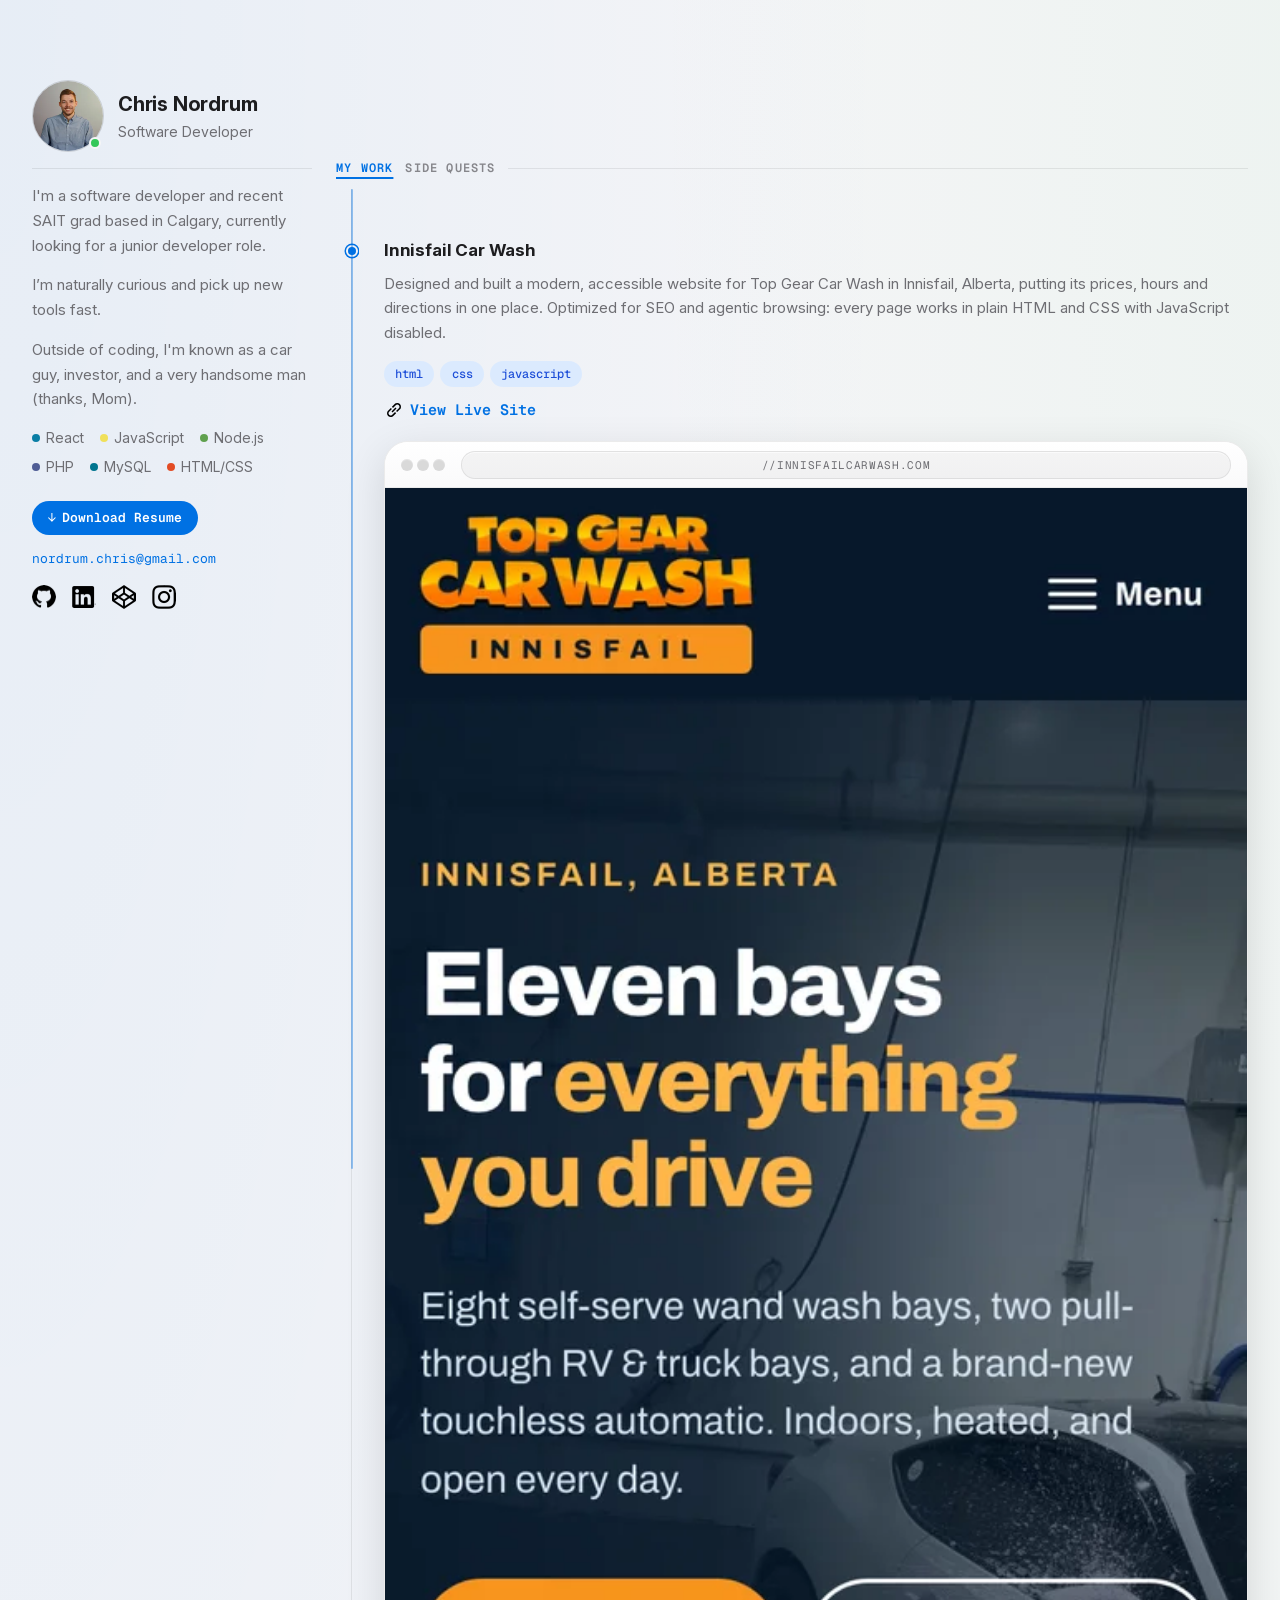
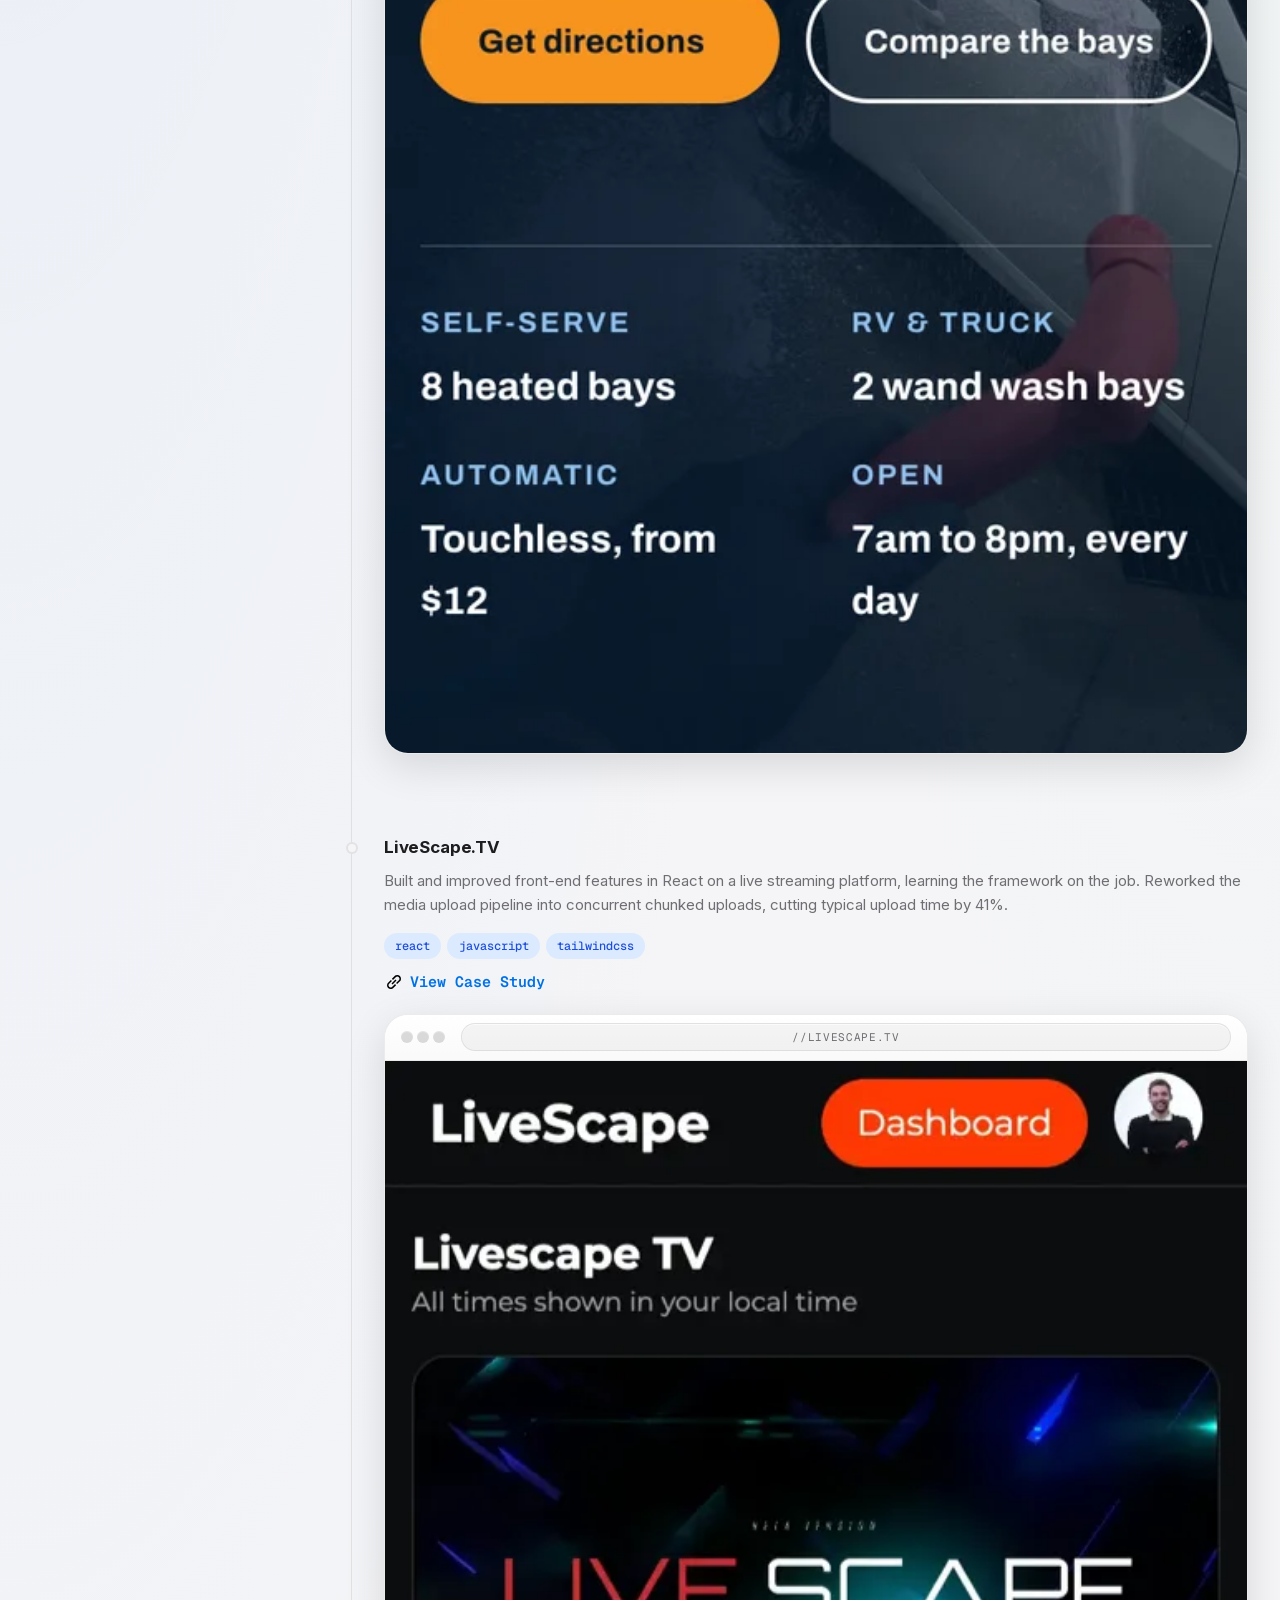
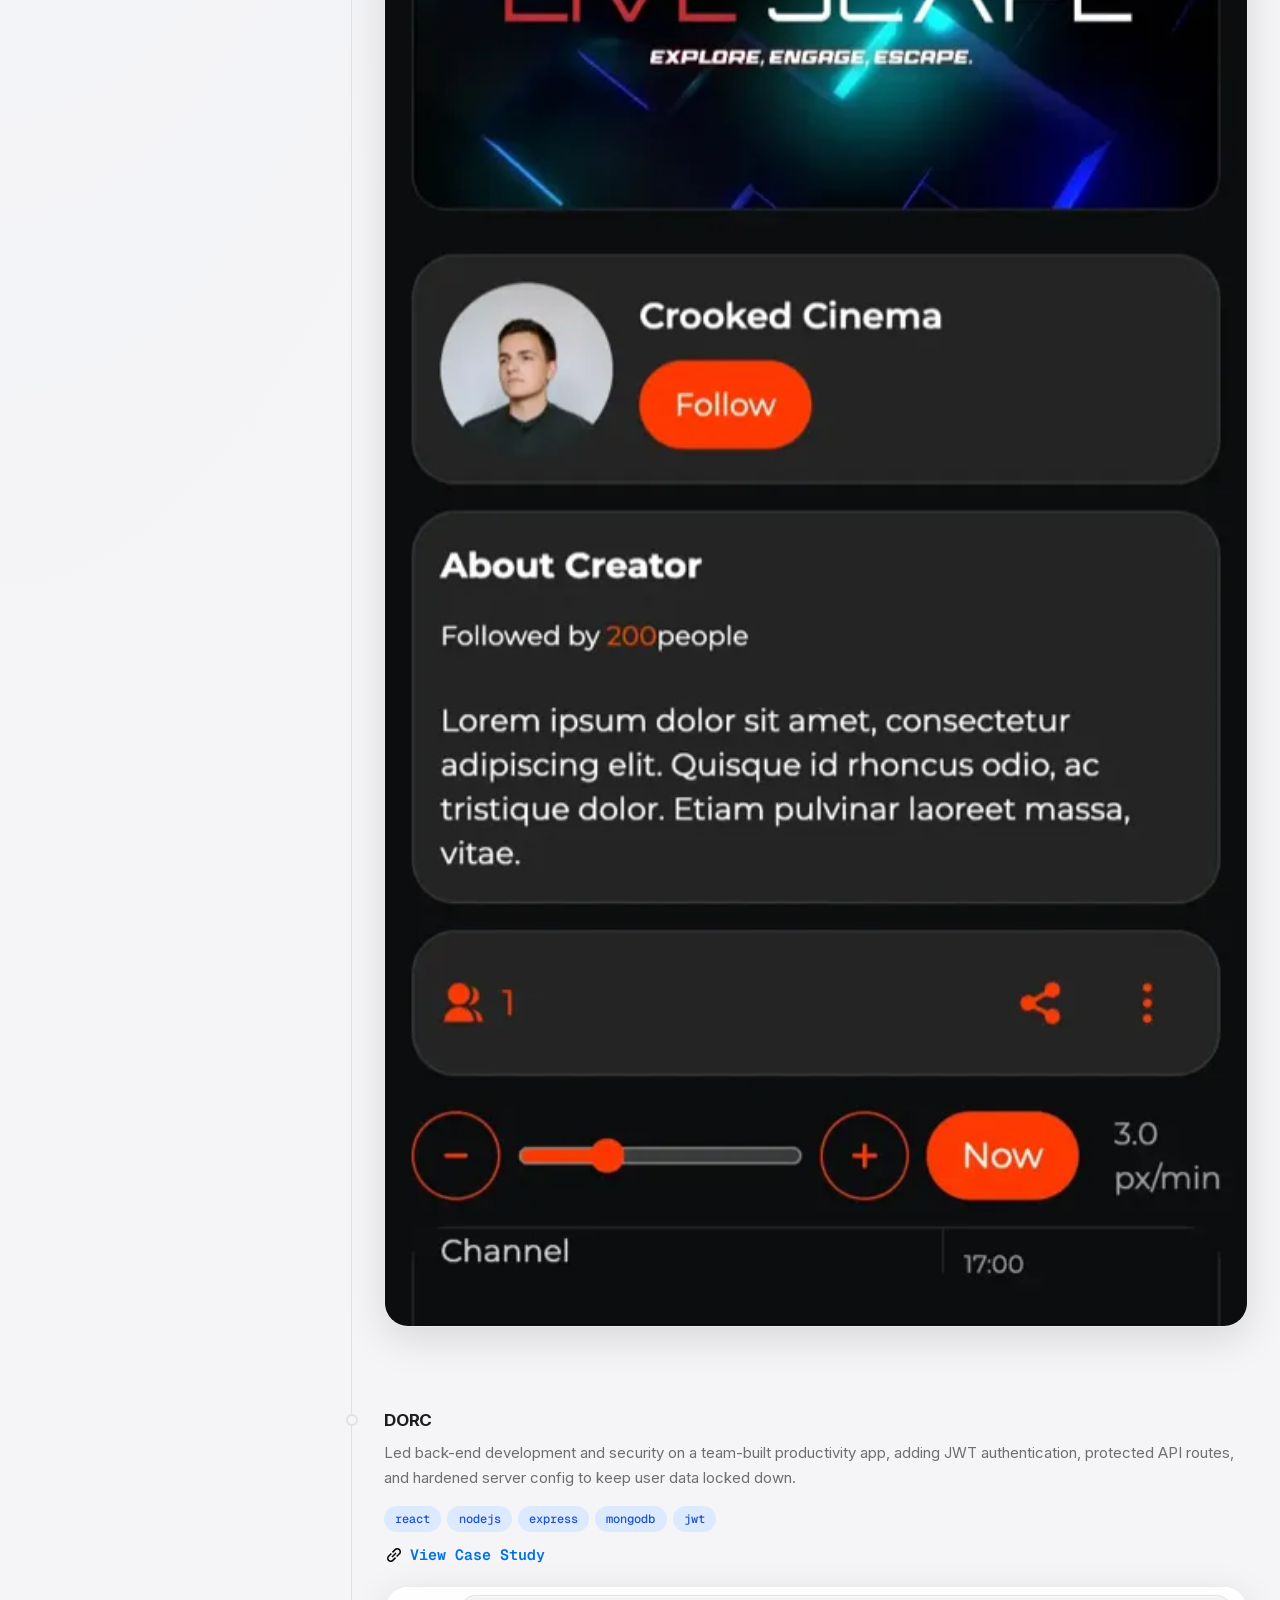
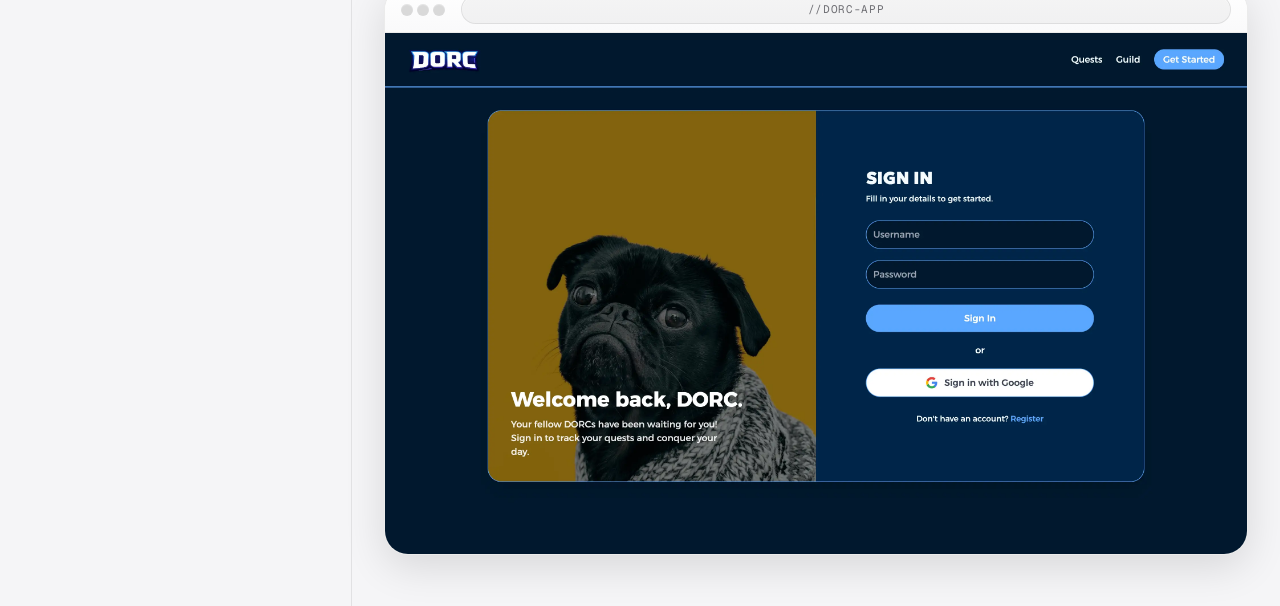
==== commit 54280c14: "feat: add Innisfail Car Wash to my work" ====
--- a/index.html
+++ b/index.html
@@ -113,6 +113,33 @@
         <div class="timeline timeline-work">
             <h2 class="visually-hidden">My Work</h2>
             <section>
+                <h3>Innisfail Car Wash</h3>
+                <p>Designed and built a modern, accessible website for Top Gear Car Wash in Innisfail, Alberta, putting its prices, hours and directions in one place. Optimized for SEO and agentic browsing: every page works in plain HTML and CSS with JavaScript disabled.</p>
+
+                <ul class="topics">
+                    <li>html</li>
+                    <li>css</li>
+                    <li>javascript</li>
+                </ul>
+
+                <a href="https://innisfailcarwash.com/" target="_blank" rel="noopener noreferrer" class="link project-link">View Live Site<span class="visually-hidden"> (opens in a new tab)</span></a>
+                <a href="https://innisfailcarwash.com/" target="_blank" rel="noopener noreferrer" class="browser-window" tabindex="-1" aria-hidden="true">
+                    <div class="title-bar">
+                        <div class="browser-dots">
+                            <span></span>
+                            <span></span>
+                            <span></span>
+                        </div>
+                        <span class="url">//innisfailcarwash.com</span>
+                    </div>
+                    <picture>
+                        <source srcset="images/my-work/top-gear-innisfail-mobile.webp" media="(max-width: 720px)" width="520" height="1125">
+                        <img src="images/my-work/top-gear-innisfail-screenshot.webp" alt="Top Gear Car Wash Innisfail screenshot" width="3024" height="1950" loading="lazy">
+                    </picture>
+                </a>
+            </section>
+
+            <section>
                 <h3>LiveScape.TV</h3>
                 <p>Built and improved front-end features in React on a live streaming platform, learning the framework on the job. Reworked the media upload pipeline into concurrent chunked uploads, cutting typical upload time by 41%.</p>
 
